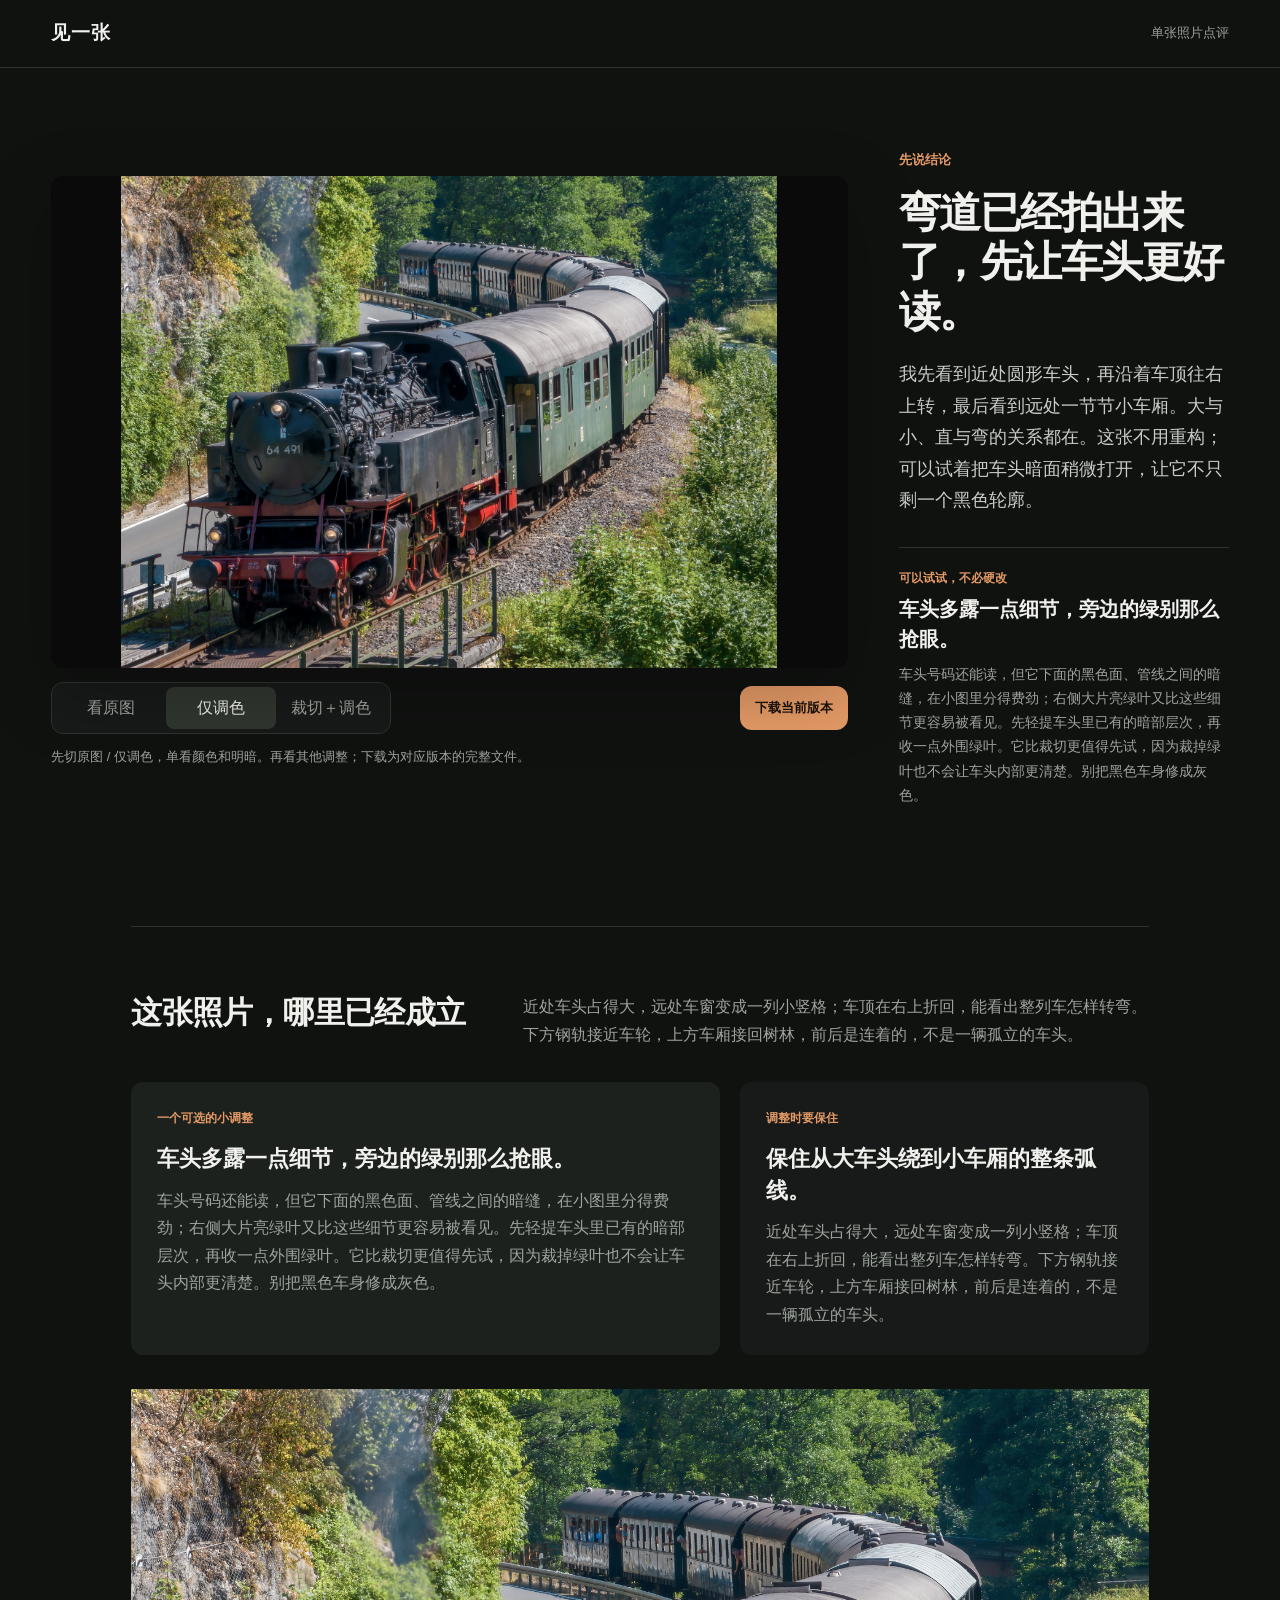
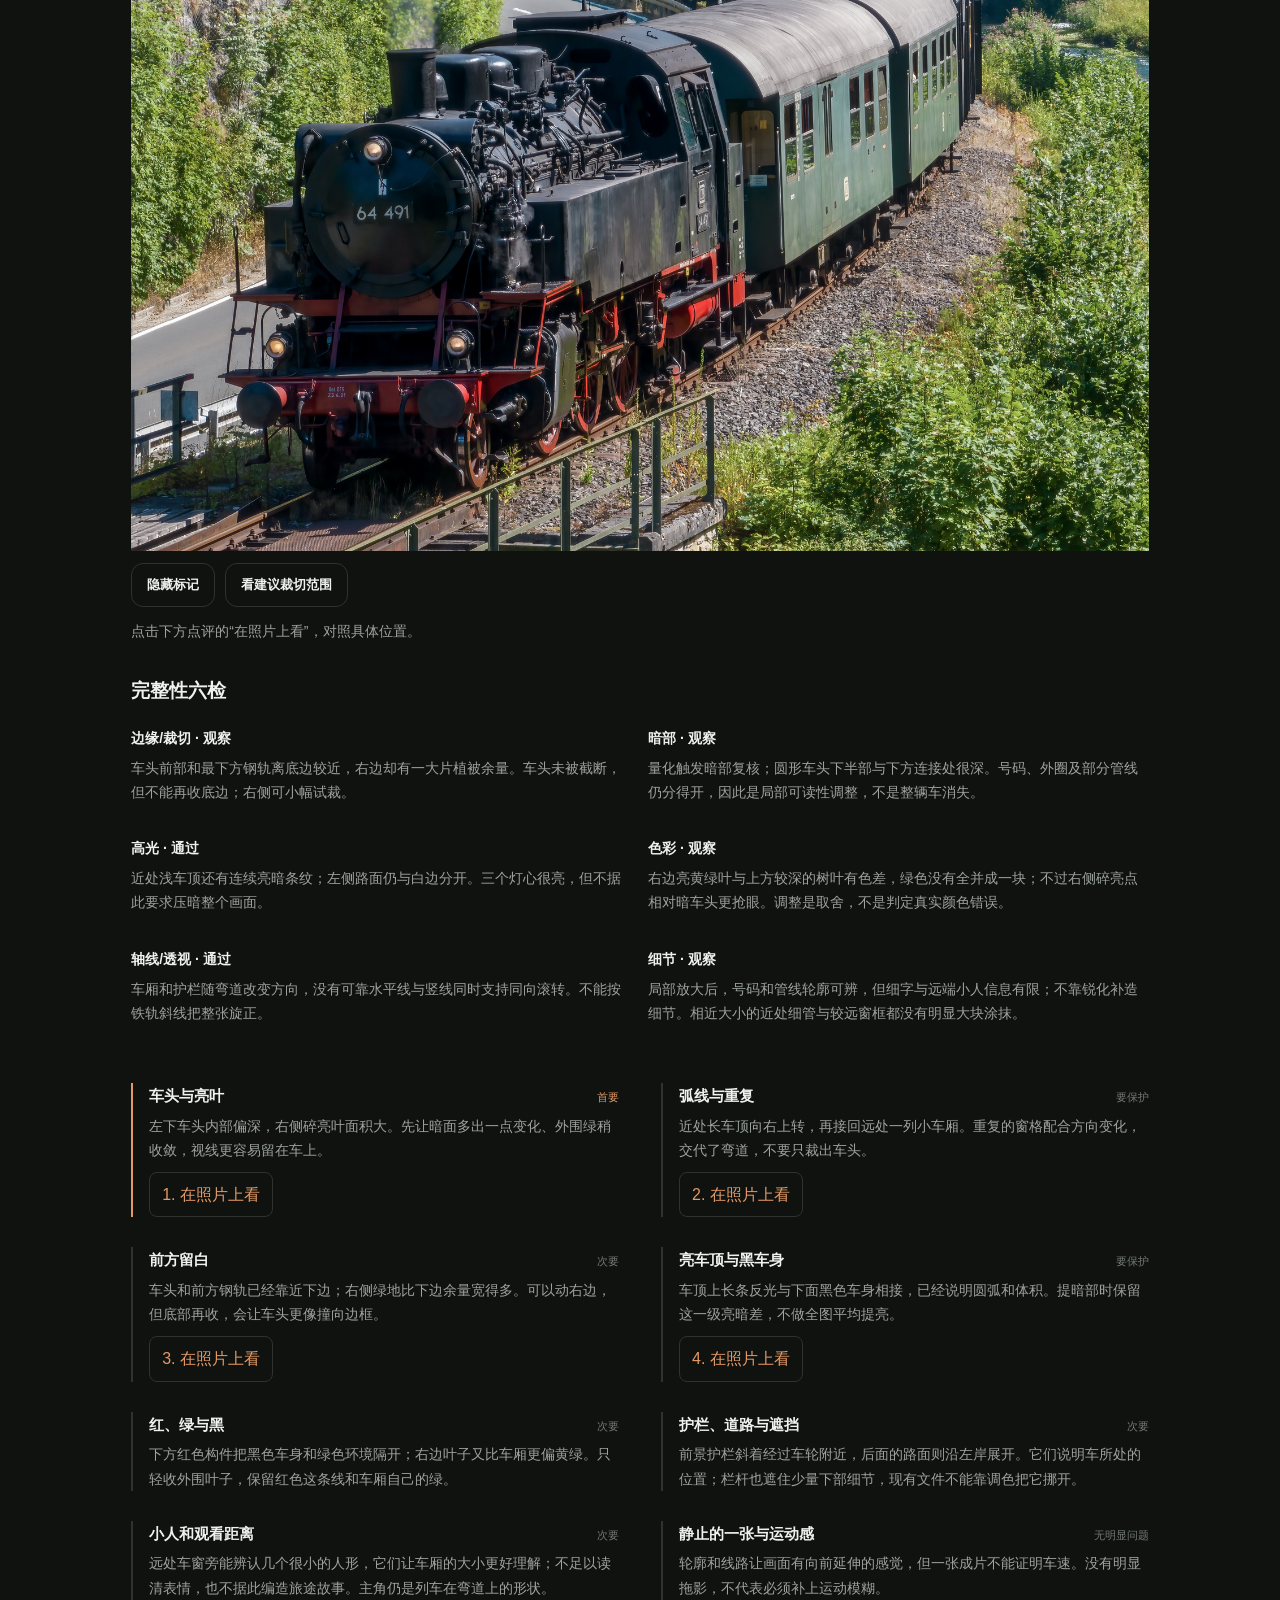
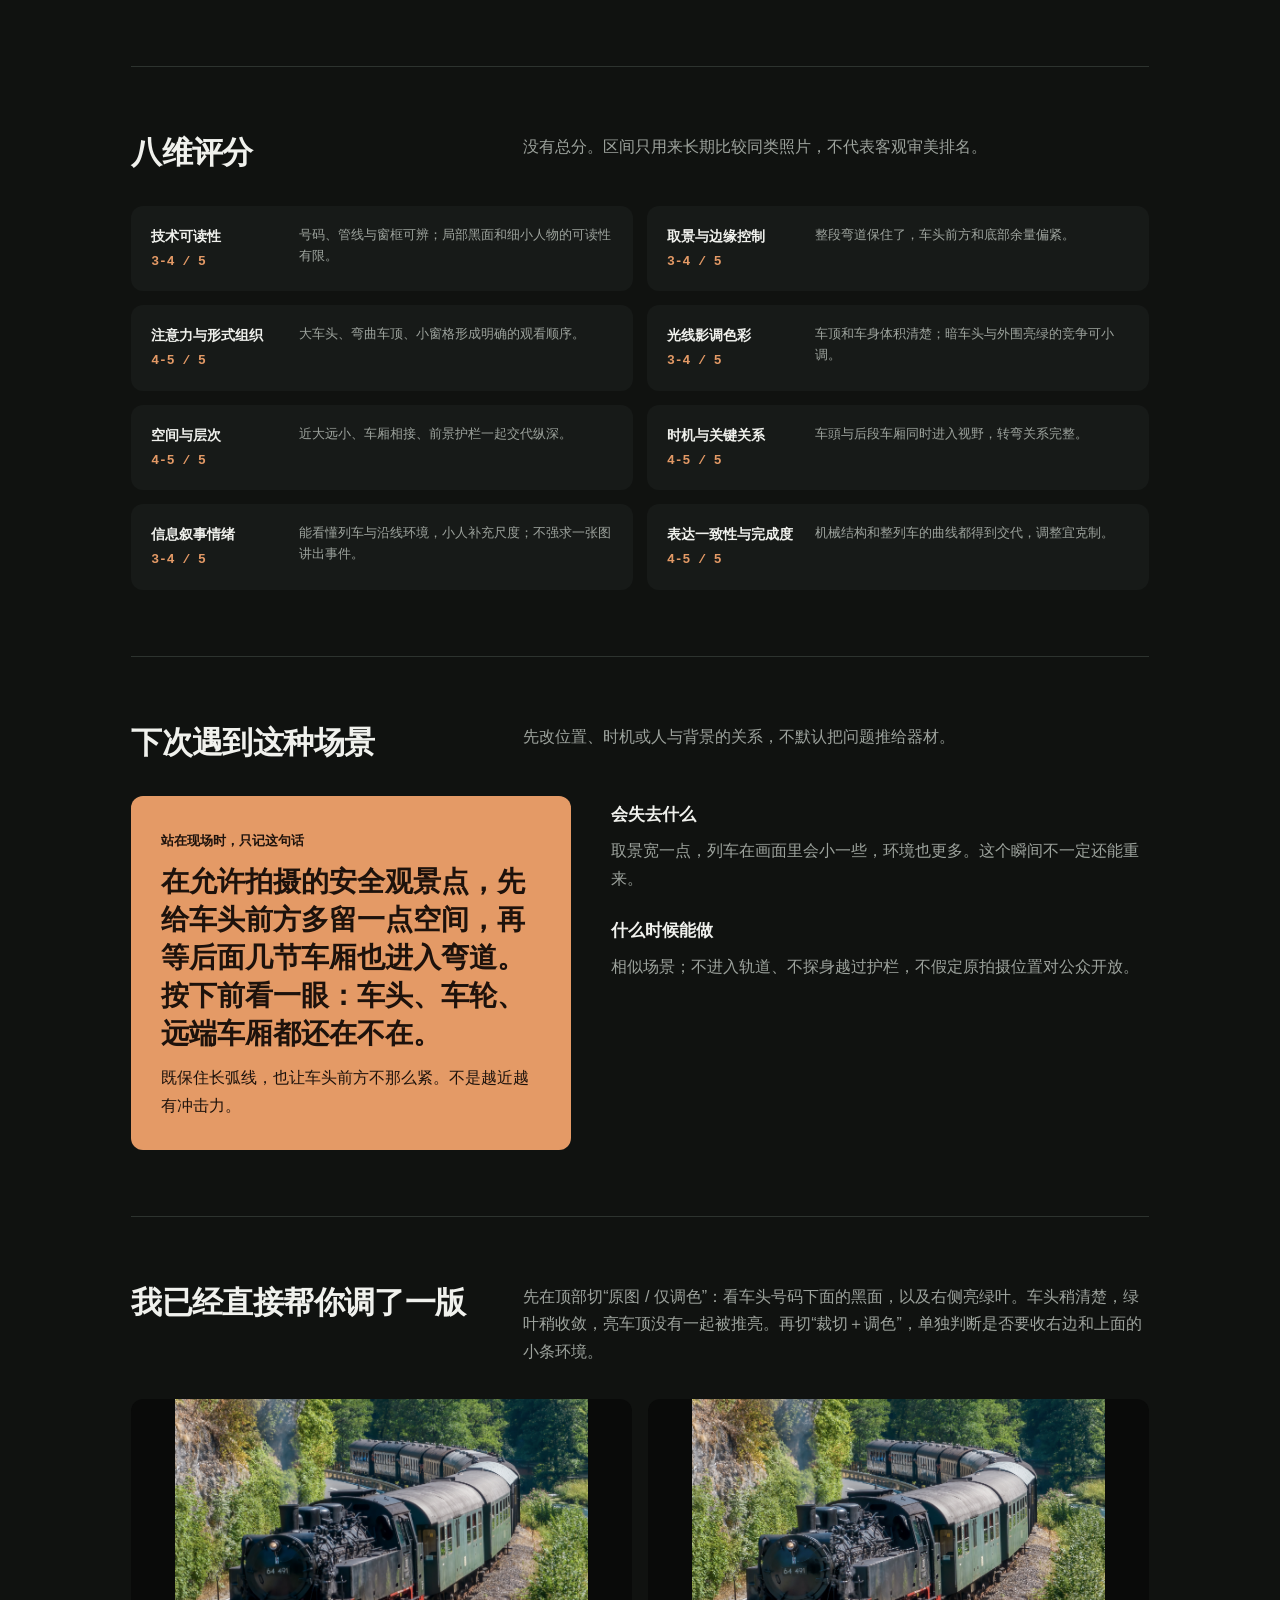
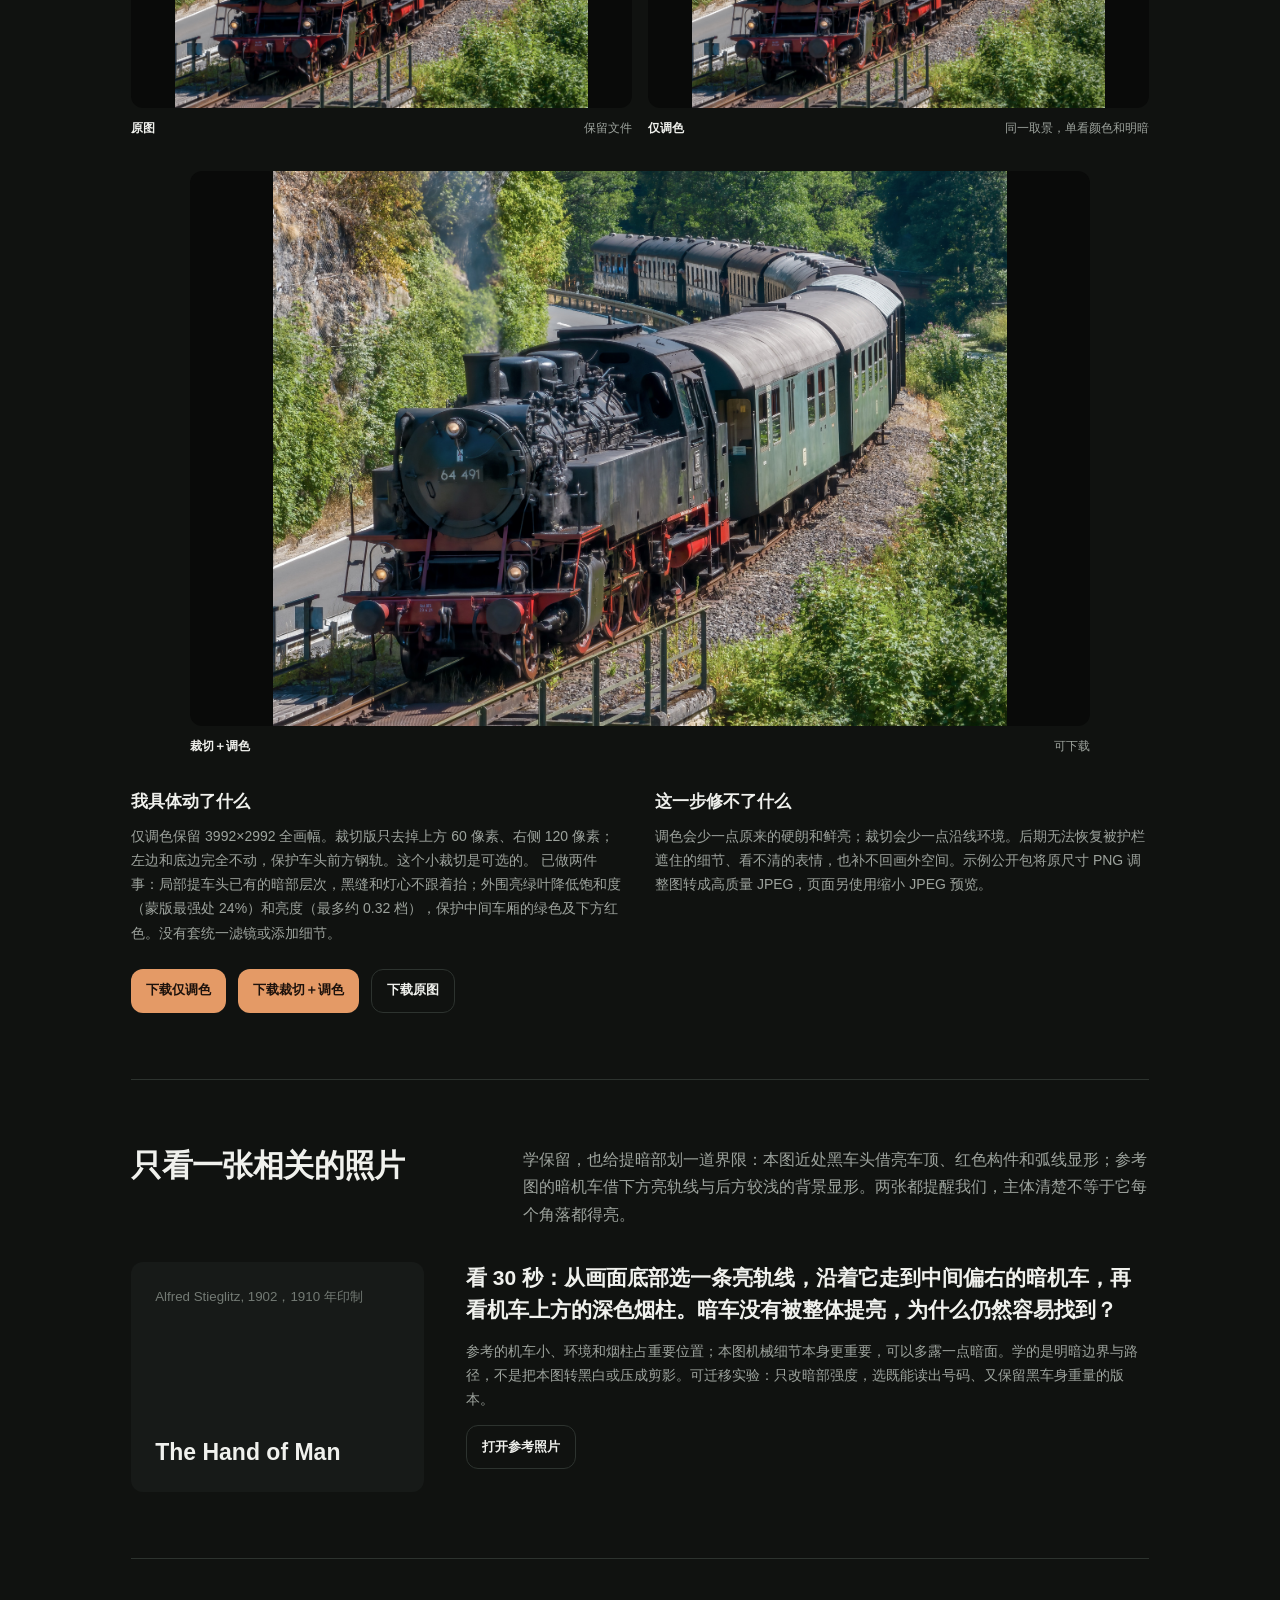
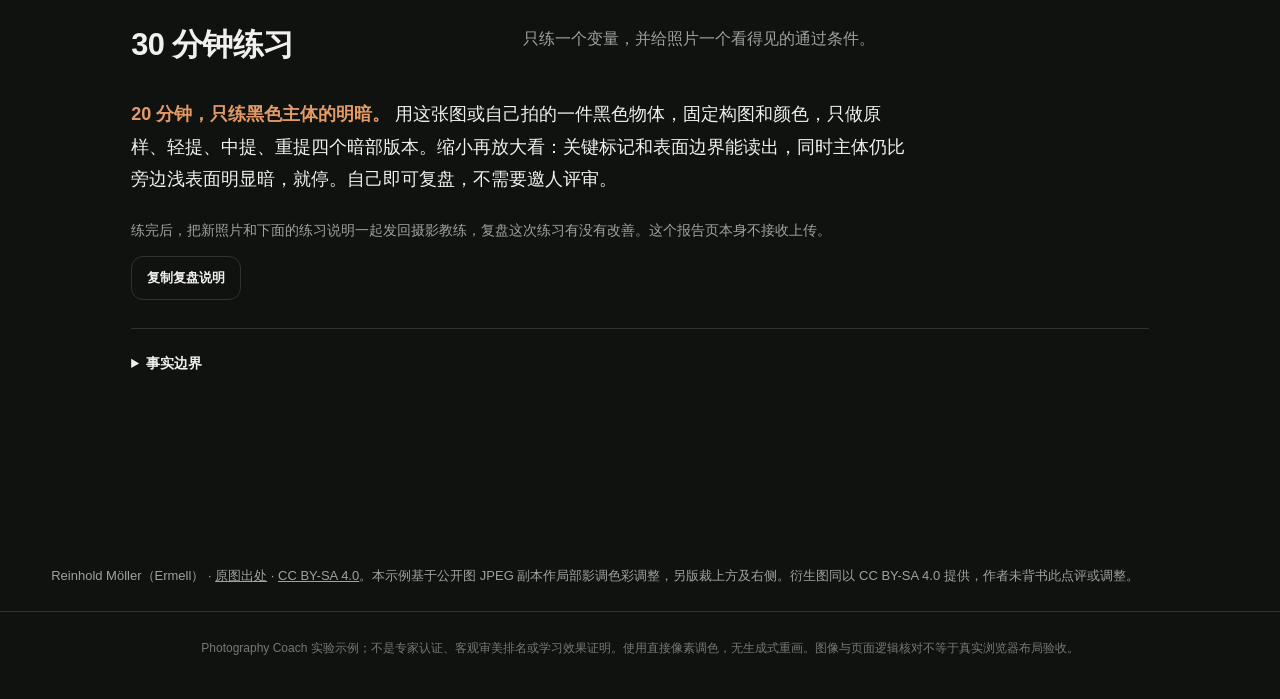
==== docs/index.html @ 7e809504 "docs: add Pages entry for report demo" ====
<!doctype html>
<html lang="zh-CN">
<head>
  <meta charset="utf-8">
  <meta name="viewport" content="width=device-width, initial-scale=1">
  <meta http-equiv="refresh" content="0; url=demo/">
  <title>Photography Coach 示例</title>
</head>
<body>
  <p>正在打开摄影教练的完整报告示例。<a href="demo/">点此进入</a>。</p>
</body>
</html>
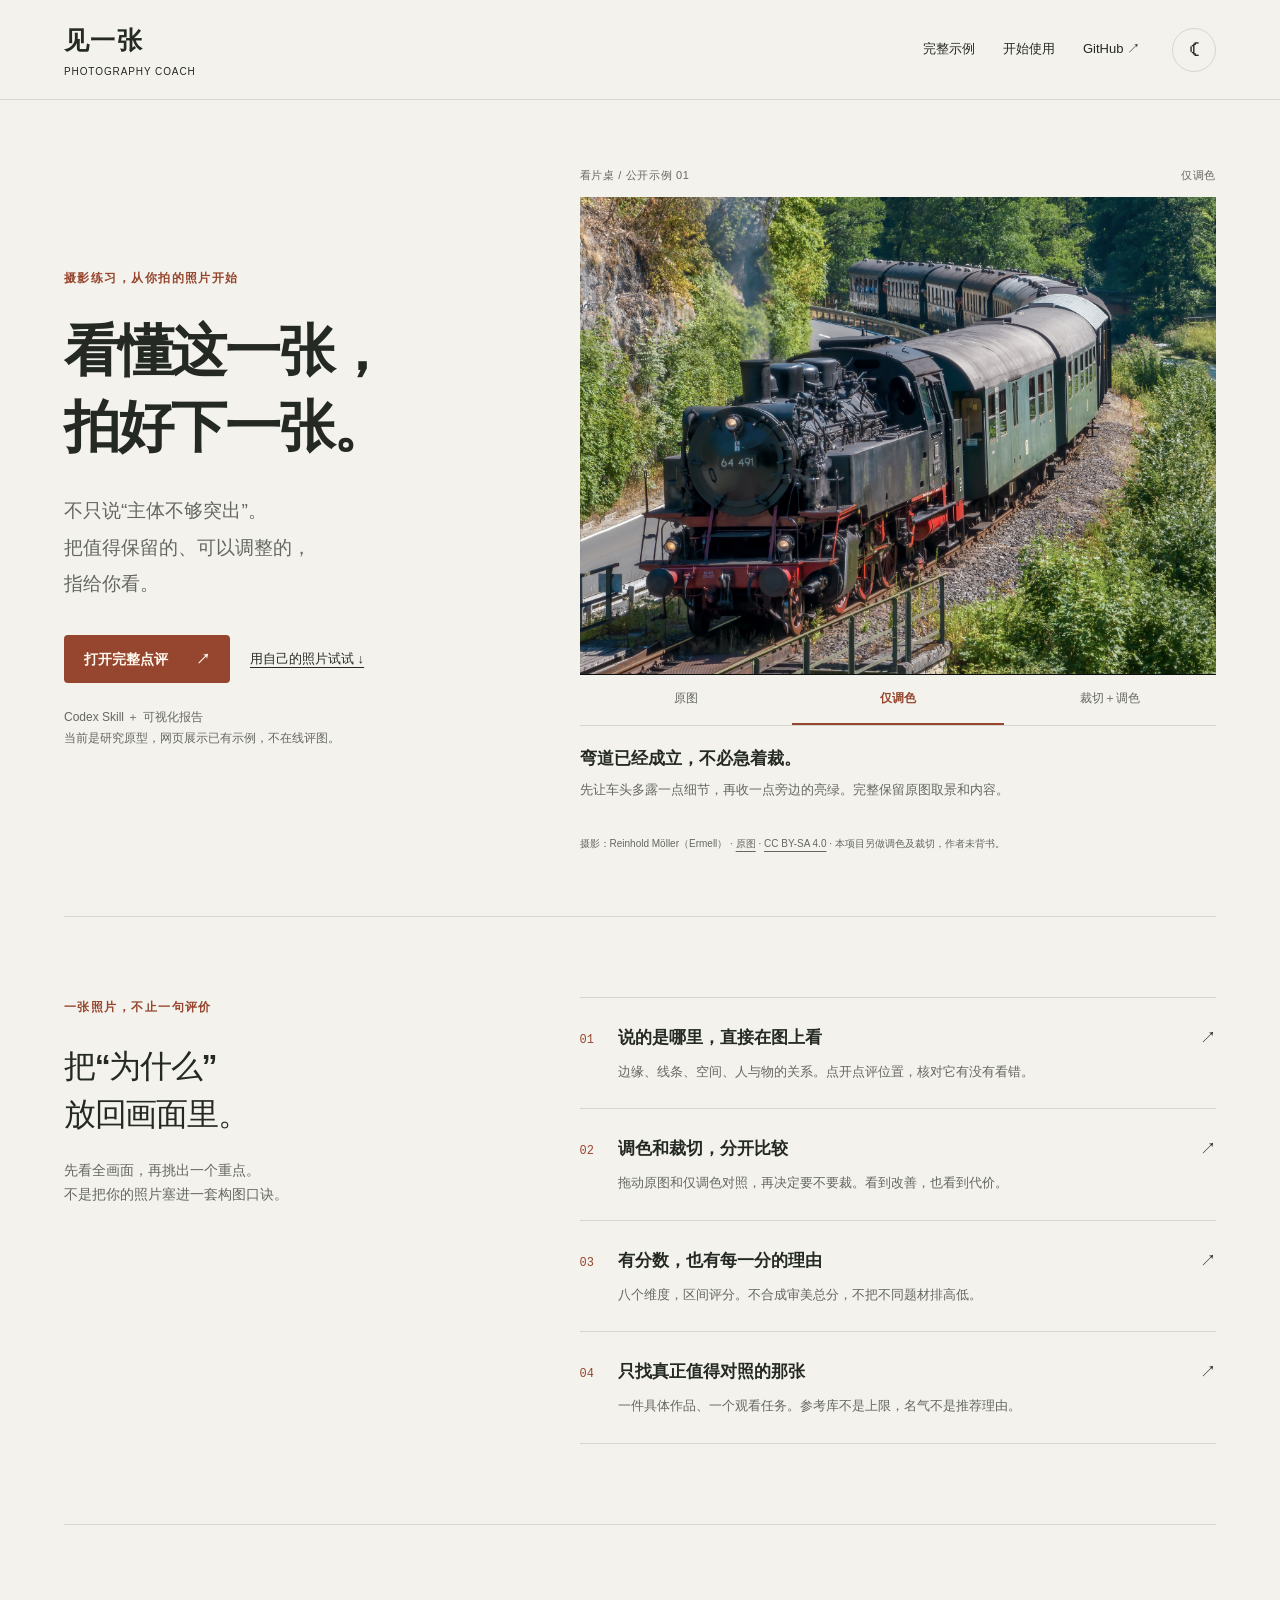
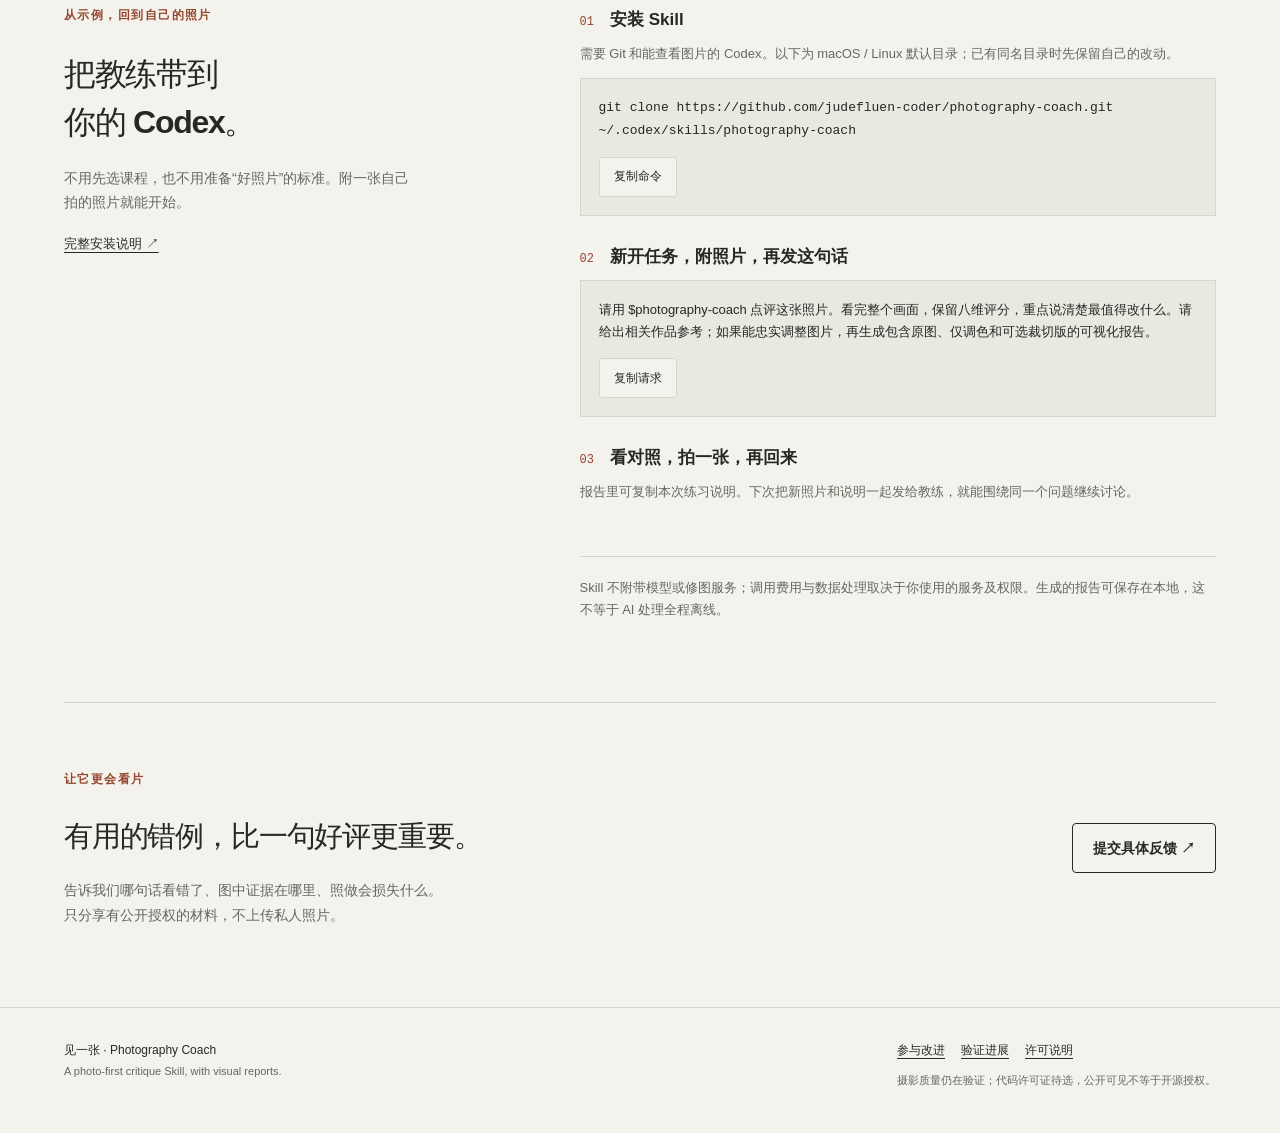
==== commit 9d3340dc: "feat: publish v0.2.0-alpha.1 visual and core preview Add the visual project home, report comparison " ====
--- a/docs/index.html
+++ b/docs/index.html
@@ -3,10 +3,61 @@
 <head>
   <meta charset="utf-8">
   <meta name="viewport" content="width=device-width, initial-scale=1">
-  <meta http-equiv="refresh" content="0; url=demo/">
-  <title>Photography Coach 示例</title>
+  <meta name="description" content="Photography Coach 摄影教练：一个从自己的照片开始的 Codex Skill。看具体点评、真实调色对照和相关作品，再拍好下一张。">
+  <meta name="color-scheme" content="light dark">
+  <title>Photography Coach · 从自己的照片开始</title>
+  <link rel="icon" href="data:,">
+  <link rel="stylesheet" href="site.css">
+  <script src="site.js" defer></script>
 </head>
 <body>
-  <p>正在打开摄影教练的完整报告示例。<a href="demo/">点此进入</a>。</p>
+  <a class="skip" href="#main">跳到正文</a>
+  <header class="site-header">
+    <a class="wordmark" href="index.html">见一张<span>Photography Coach</span></a>
+    <nav aria-label="项目导航"><a href="demo/index.html">完整示例</a><a href="#start">开始使用</a><a href="https://github.com/judefluen-coder/photography-coach">GitHub ↗</a></nav>
+    <button class="theme-button" id="themeToggle" type="button" hidden aria-label="切换深浅主题">切换主题</button>
+  </header>
+  <main id="main">
+    <section class="hero" aria-labelledby="heroTitle">
+      <div class="intro">
+        <p class="eyebrow">摄影练习，从你拍的照片开始</p>
+        <h1 id="heroTitle">看懂这一张，<br>拍好下一张。</h1>
+        <p class="intro-copy">不只说“主体不够突出”。<br>把值得保留的、可以调整的，<br>指给你看。</p>
+        <div class="actions"><a class="button primary" href="demo/index.html">打开完整点评 <span aria-hidden="true">↗</span></a><a class="text-link" href="#start">用自己的照片试试 ↓</a></div>
+        <p class="boundary">Codex Skill ＋ 可视化报告<br>当前是研究原型，网页展示已有示例，不在线评图。</p>
+      </div>
+      <figure class="sample">
+        <div class="sample-topline"><span>看片桌 / 公开示例 01</span><span id="sampleVersion" aria-live="polite">仅调色</span></div>
+        <div class="sample-image"><img id="sampleImage" src="demo/assets/color-preview.jpg" width="1800" height="1349" alt="仅调色版：弯道上的列车，车头暗部略微提亮，外围绿叶颜色收敛"></div>
+        <div class="sample-controls" id="sampleControls" role="group" aria-label="预览照片版本" hidden>
+          <button type="button" data-version="source" aria-pressed="false">原图</button><button type="button" data-version="color" aria-pressed="true">仅调色</button><button type="button" data-version="treatment" aria-pressed="false">裁切＋调色</button>
+        </div>
+        <figcaption><strong>弯道已经成立，不必急着裁。</strong><span id="sampleNote">先让车头多露一点细节，再收一点旁边的亮绿。完整保留原图取景和内容。</span></figcaption>
+        <p class="photo-credit">摄影：Reinhold Möller（Ermell） · <a href="https://commons.wikimedia.org/wiki/File:Behringersm%C3%BChle_Dampfeisenbahn-20220731-RM-111152.jpg">原图</a> · <a href="https://creativecommons.org/licenses/by-sa/4.0/">CC BY-SA 4.0</a> · 本项目另做调色及裁切，作者未背书。</p>
+      </figure>
+    </section>
+    <section class="walkthrough" aria-labelledby="walkTitle">
+      <div class="section-intro"><p class="eyebrow">一张照片，不止一句评价</p><h2 id="walkTitle">把“为什么”<br>放回画面里。</h2><p>先看全画面，再挑出一个重点。<br>不是把你的照片塞进一套构图口诀。</p></div>
+      <ol class="feature-list">
+        <li><a href="demo/index.html#readTitle"><span class="number">01</span><div><h3>说的是哪里，直接在图上看</h3><p>边缘、线条、空间、人与物的关系。点开点评位置，核对它有没有看错。</p></div><span class="arrow" aria-hidden="true">↗</span></a></li>
+        <li><a href="demo/index.html#photoStage"><span class="number">02</span><div><h3>调色和裁切，分开比较</h3><p>拖动原图和仅调色对照，再决定要不要裁。看到改善，也看到代价。</p></div><span class="arrow" aria-hidden="true">↗</span></a></li>
+        <li><a href="demo/index.html#scoreTitle"><span class="number">03</span><div><h3>有分数，也有每一分的理由</h3><p>八个维度，区间评分。不合成审美总分，不把不同题材排高低。</p></div><span class="arrow" aria-hidden="true">↗</span></a></li>
+        <li><a href="demo/index.html#referenceTitle"><span class="number">04</span><div><h3>只找真正值得对照的那张</h3><p>一件具体作品、一个观看任务。参考库不是上限，名气不是推荐理由。</p></div><span class="arrow" aria-hidden="true">↗</span></a></li>
+      </ol>
+    </section>
+    <section class="getting-started" id="start" aria-labelledby="startTitle">
+      <div class="section-intro"><p class="eyebrow">从示例，回到自己的照片</p><h2 id="startTitle">把教练带到<br>你的 Codex。</h2><p>不用先选课程，也不用准备“好照片”的标准。附一张自己拍的照片就能开始。</p><a class="text-link" href="https://github.com/judefluen-coder/photography-coach#开始使用">完整安装说明 ↗</a></div>
+      <div class="steps">
+        <div class="step"><div class="step-heading"><span class="number">01</span><h3>安装 Skill</h3></div><p>需要 Git 和能查看图片的 Codex。以下为 macOS / Linux 默认目录；已有同名目录时先保留自己的改动。</p><div class="copy-block"><pre><code id="installCommand">git clone https://github.com/judefluen-coder/photography-coach.git ~/.codex/skills/photography-coach</code></pre><button type="button" data-copy="installCommand" hidden>复制命令</button></div></div>
+        <div class="step"><div class="step-heading"><span class="number">02</span><h3>新开任务，附照片，再发这句话</h3></div><div class="copy-block"><p id="starterPrompt">请用 $photography-coach 点评这张照片。看完整个画面，保留八维评分，重点说清楚最值得改什么。请给出相关作品参考；如果能忠实调整图片，再生成包含原图、仅调色和可选裁切版的可视化报告。</p><button type="button" data-copy="starterPrompt" hidden>复制请求</button></div></div>
+        <div class="step"><div class="step-heading"><span class="number">03</span><h3>看对照，拍一张，再回来</h3></div><p>报告里可复制本次练习说明。下次把新照片和说明一起发给教练，就能围绕同一个问题继续讨论。</p></div>
+        <p id="copyStatus" class="status" role="status"></p><textarea id="copyFallback" aria-label="自动复制不可用，请手动复制" readonly hidden></textarea>
+        <p class="service-note">Skill 不附带模型或修图服务；调用费用与数据处理取决于你使用的服务及权限。生成的报告可保存在本地，这不等于 AI 处理全程离线。</p>
+      </div>
+    </section>
+    <section class="contribute" aria-labelledby="contributeTitle"><div><p class="eyebrow">让它更会看片</p><h2 id="contributeTitle">有用的错例，比一句好评更重要。</h2><p>告诉我们哪句话看错了、图中证据在哪里、照做会损失什么。<br>只分享有公开授权的材料，不上传私人照片。</p></div><a class="button secondary" href="https://github.com/judefluen-coder/photography-coach/issues/new/choose">提交具体反馈 ↗</a></section>
+  </main>
+  <footer><p>见一张 · Photography Coach<br><span>A photo-first critique Skill, with visual reports.</span></p><div><a href="https://github.com/judefluen-coder/photography-coach/blob/main/CONTRIBUTING.md">参与改进</a><a href="https://github.com/judefluen-coder/photography-coach#验证进展">验证进展</a><a href="https://github.com/judefluen-coder/photography-coach#许可证">许可说明</a><p>摄影质量仍在验证；代码许可证待选，公开可见不等于开源授权。</p></div></footer>
+  <noscript><p class="noscript">已展示调色后的静态示例。交互报告需要 JavaScript；安装命令与请求文字仍可手动复制。</p></noscript>
 </body>
 </html>
--- a/docs/site.css
+++ b/docs/site.css
@@ -0,0 +1,98 @@
+:root { color-scheme: light dark; --paper: #f4f2ed; --ink: #242923; --muted: #64685f; --line: #d5d7ce; --accent: #96462e; --surface: #e9e9e1; --on-accent: #fffaf2; }
+@media (prefers-color-scheme: dark) { :root:not([data-theme="light"]) { --paper: #141814; --ink: #eceee6; --muted: #a9b0a4; --line: #394136; --accent: #e7a37c; --surface: #20271f; --on-accent: #22160f; } }
+:root[data-theme="dark"] { color-scheme: dark; --paper: #141814; --ink: #eceee6; --muted: #a9b0a4; --line: #394136; --accent: #e7a37c; --surface: #20271f; --on-accent: #22160f; }
+:root[data-theme="light"] { color-scheme: light; }
+* { box-sizing: border-box; }
+html { scroll-behavior: smooth; scroll-padding-top: 24px; }
+body { margin: 0; background: var(--paper); color: var(--ink); font-family: -apple-system, BlinkMacSystemFont, "PingFang SC", "Microsoft YaHei", sans-serif; line-height: 1.75; -webkit-font-smoothing: antialiased; }
+[hidden] { display: none !important; }
+a { color: inherit; text-underline-offset: 4px; }
+button, textarea { font: inherit; }
+button, .button { touch-action: manipulation; }
+button { cursor: pointer; }
+:focus-visible { outline: 3px solid var(--accent); outline-offset: 5px; }
+.skip { position: absolute; top: -100px; left: 24px; padding: 12px; background: var(--paper); z-index: 2; }
+.skip:focus { top: 12px; }
+.site-header, main, footer { max-width: 1440px; margin: auto; padding-inline: clamp(20px, 5vw, 72px); }
+.site-header { min-height: 100px; display: flex; align-items: center; gap: 32px; border-bottom: 1px solid var(--line); }
+.wordmark { text-decoration: none; font-size: 25px; font-weight: 750; letter-spacing: .05em; margin-right: auto; }
+.wordmark span { display: block; font-size: 10px; font-weight: 500; letter-spacing: .09em; text-transform: uppercase; }
+nav { display: flex; gap: 28px; font-size: 13px; }
+nav a { padding-block: 12px; text-decoration: none; }
+nav a:hover, .text-link:hover { color: var(--accent); }
+.theme-button { border: 1px solid var(--line); border-radius: 50%; background: none; color: var(--ink); width: 44px; height: 44px; padding: 0; font-size: 22px; }
+.hero { display: grid; grid-template-columns: .83fr 1.17fr; gap: clamp(32px, 5vw, 72px); padding: 66px 0 64px; align-items: center; }
+.eyebrow { color: var(--accent); font-size: 12px; letter-spacing: .12em; margin: 0 0 24px; font-weight: 600; }
+h1, h2, h3, p { margin-top: 0; }
+h1 { font-family: "Songti SC", "Noto Serif CJK SC", "Source Han Serif SC", serif; font-size: clamp(40px, 4.4vw, 64px); font-weight: 600; letter-spacing: -.04em; line-height: 1.35; margin-bottom: 28px; }
+.intro-copy { font-size: clamp(16px, 1.5vw, 20px); color: var(--muted); line-height: 1.9; margin-bottom: 32px; }
+.actions { display: flex; align-items: center; flex-wrap: wrap; gap: 20px; }
+.button { min-height: 48px; padding: 12px 20px; border-radius: 4px; display: inline-flex; align-items: center; justify-content: space-between; gap: 28px; text-decoration: none; font-size: 14px; font-weight: 600; }
+.primary { color: var(--on-accent); background: var(--accent); }
+.secondary { border: 1px solid var(--ink); }
+.button:hover { filter: brightness(.92); }
+.text-link { font-size: 13px; }
+.boundary { color: var(--muted); font-size: 12px; margin: 24px 0 0; }
+figure { margin: 0; min-width: 0; }
+.sample-topline { display: flex; justify-content: space-between; gap: 12px; color: var(--muted); font-size: 11px; margin-bottom: 12px; letter-spacing: .06em; }
+.sample-image { background: #0e110f; aspect-ratio: 4 / 3; }
+.sample-image img { display: block; width: 100%; height: 100%; object-fit: contain; }
+.sample-controls { display: flex; border-bottom: 1px solid var(--line); margin-bottom: 18px; }
+.sample-controls button { flex: 1; border: 0; border-bottom: 2px solid transparent; background: none; color: var(--muted); min-height: 50px; font-size: 12px; }
+.sample-controls button[aria-pressed="true"] { border-bottom-color: var(--accent); color: var(--accent); font-weight: 650; }
+figcaption strong { display: block; font-size: 17px; margin-bottom: 6px; }
+figcaption span { display: block; min-height: 3.5em; color: var(--muted); font-size: 13px; }
+.photo-credit { font-size: 10px; color: var(--muted); line-height: 1.7; margin: 10px 0 0; }
+.walkthrough, .getting-started { display: grid; grid-template-columns: .83fr 1.17fr; gap: clamp(32px, 5vw, 72px); padding: 80px 0; border-top: 1px solid var(--line); }
+h2 { font-size: clamp(28px, 2.5vw, 36px); line-height: 1.5; letter-spacing: -.04em; font-weight: 550; margin-bottom: 20px; }
+.section-intro > p:not(.eyebrow) { color: var(--muted); max-width: 25em; font-size: 14px; }
+.feature-list { padding: 0; margin: 0; list-style: none; }
+.feature-list li { border-top: 1px solid var(--line); }
+.feature-list li:last-child { border-bottom: 1px solid var(--line); }
+.feature-list a { display: flex; align-items: baseline; gap: 24px; padding: 25px 0; text-decoration: none; }
+.feature-list a:hover h3 { color: var(--accent); }
+.number { color: var(--accent); font-size: 12px; font-family: ui-monospace, monospace; }
+h3 { font-size: 17px; font-weight: 600; margin-bottom: 8px; }
+.feature-list p { margin: 0; color: var(--muted); font-size: 13px; }
+.arrow { margin-left: auto; }
+.step { padding-bottom: 26px; }
+.step-heading { display: flex; gap: 16px; align-items: baseline; }
+.step > p, .service-note { color: var(--muted); font-size: 13px; }
+.copy-block { border: 1px solid var(--line); background: var(--surface); padding: 18px; }
+.copy-block pre, .copy-block p { margin: 0 0 14px; font-size: 13px; white-space: pre-wrap; overflow-wrap: anywhere; }
+.copy-block code { font-family: ui-monospace, SFMono-Regular, Consolas, monospace; }
+.copy-block button { min-height: 40px; padding: 7px 14px; border: 1px solid var(--line); border-radius: 3px; color: var(--ink); background: var(--paper); font-size: 12px; }
+.status { font-size: 13px; color: var(--accent); }
+#copyFallback { width: 100%; min-height: 130px; padding: 12px; border: 1px solid var(--accent); background: var(--paper); color: var(--ink); }
+.service-note { border-top: 1px solid var(--line); padding-top: 20px; margin-bottom: 0; }
+.contribute { padding: 66px 0 80px; border-top: 1px solid var(--line); display: flex; align-items: center; gap: 32px; justify-content: space-between; }
+.contribute h2 { font-size: clamp(24px, 2.3vw, 32px); }
+.contribute p:not(.eyebrow) { font-size: 14px; color: var(--muted); margin-bottom: 0; }
+.contribute .button { white-space: nowrap; }
+footer { display: flex; align-items: start; justify-content: space-between; gap: 36px; border-top: 1px solid var(--line); padding-block: 32px 42px; font-size: 12px; }
+footer > p { margin: 0; }
+footer span, footer div p { color: var(--muted); font-size: 11px; }
+footer div a { margin-right: 16px; }
+footer div p { margin: 10px 0 0; }
+.noscript { padding: 20px; text-align: center; }
+@media(max-width: 900px) {
+  .hero { grid-template-columns: 1fr 1.1fr; gap: 30px; }
+  .actions { gap: 14px; }
+  .walkthrough, .getting-started { grid-template-columns: .7fr 1fr; gap: 30px; }
+}
+@media(max-width: 680px) {
+  .site-header { flex-wrap: wrap; gap: 12px; padding-block: 18px 12px; }
+  .wordmark { font-size: 23px; }
+  nav { order: 3; width: 100%; justify-content: space-between; gap: 16px; }
+  .hero { grid-template-columns: 1fr; gap: 40px; padding-top: 36px; }
+  h1 { font-size: 46px; }
+  .intro-copy { margin-bottom: 22px; }
+  .boundary { margin-top: 18px; }
+  .walkthrough, .getting-started { grid-template-columns: 1fr; gap: 24px; padding: 48px 0; }
+  h2 br { display: none; }
+  .eyebrow { margin-bottom: 16px; }
+  .contribute { flex-direction: column; align-items: start; padding: 48px 0; }
+  footer { flex-direction: column; gap: 20px; }
+  .feature-list a { gap: 16px; }
+}
+@media(prefers-reduced-motion: reduce) { html { scroll-behavior: auto; } }
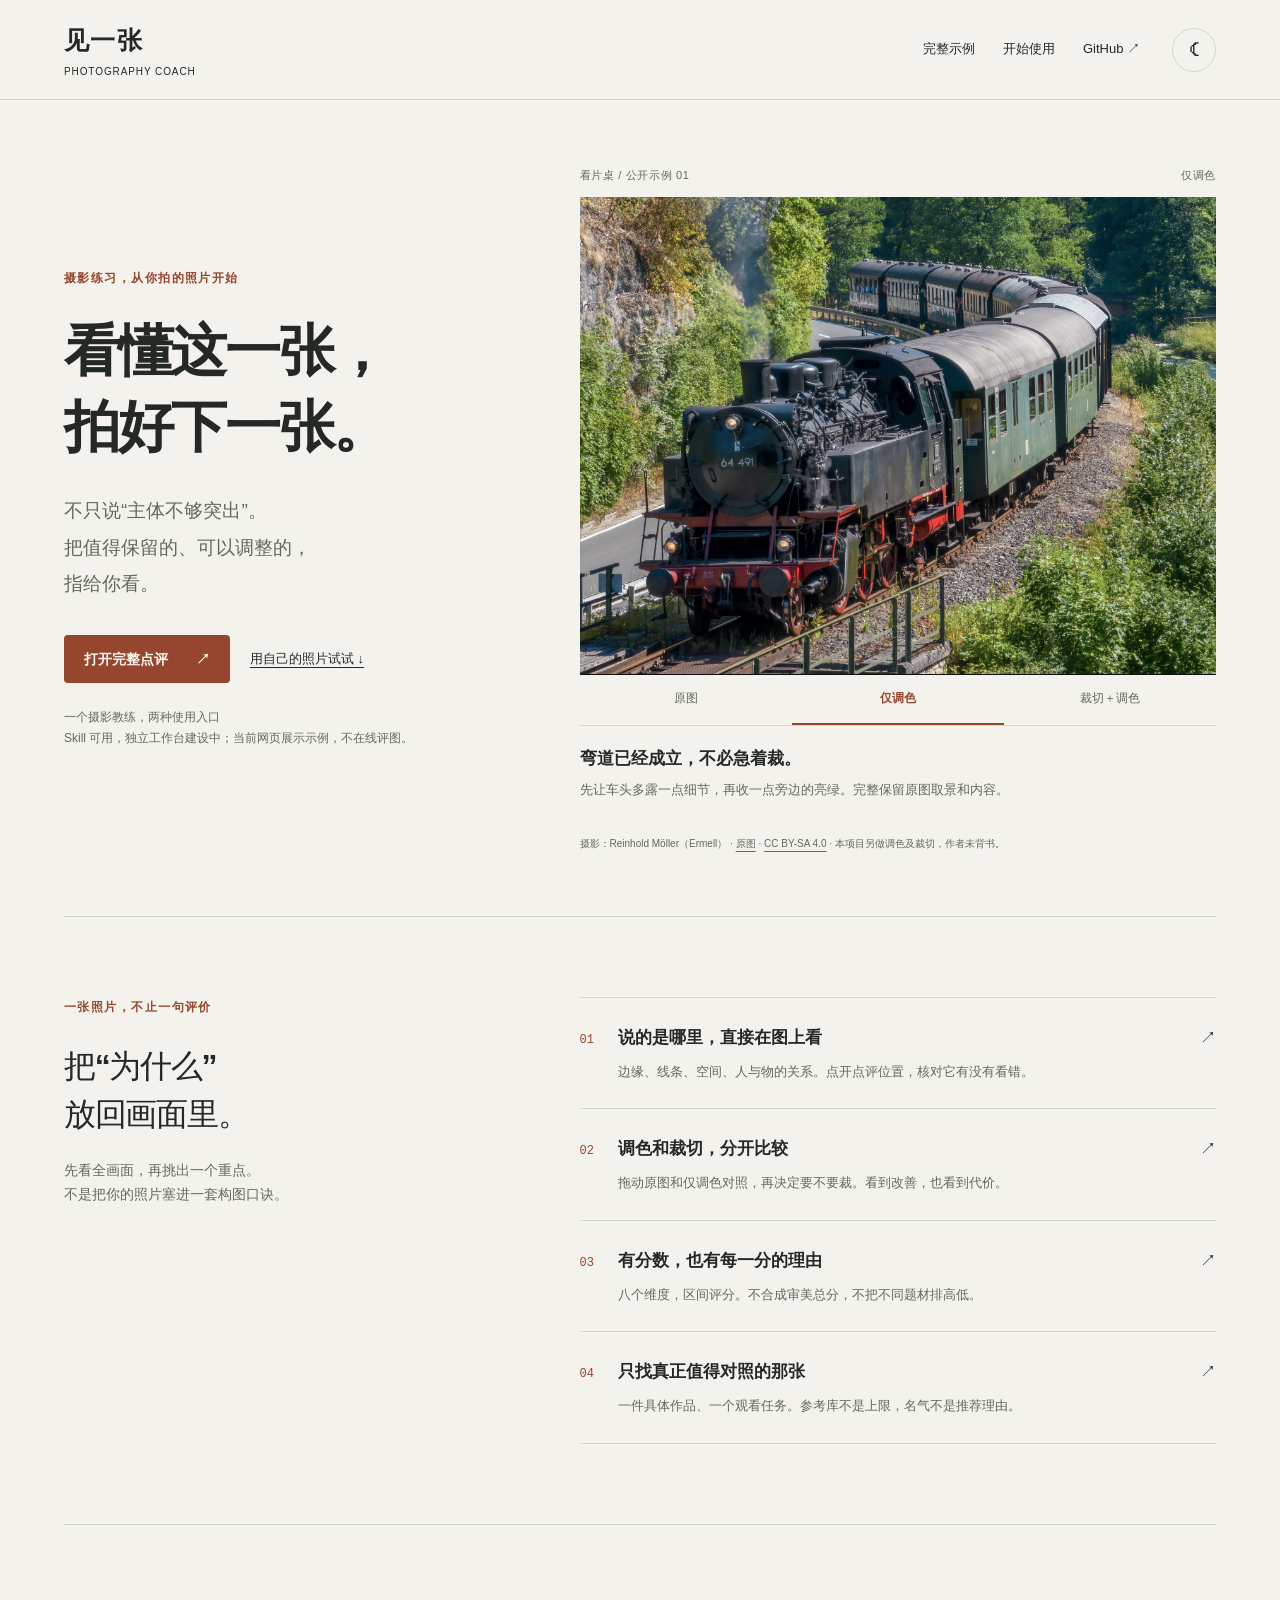
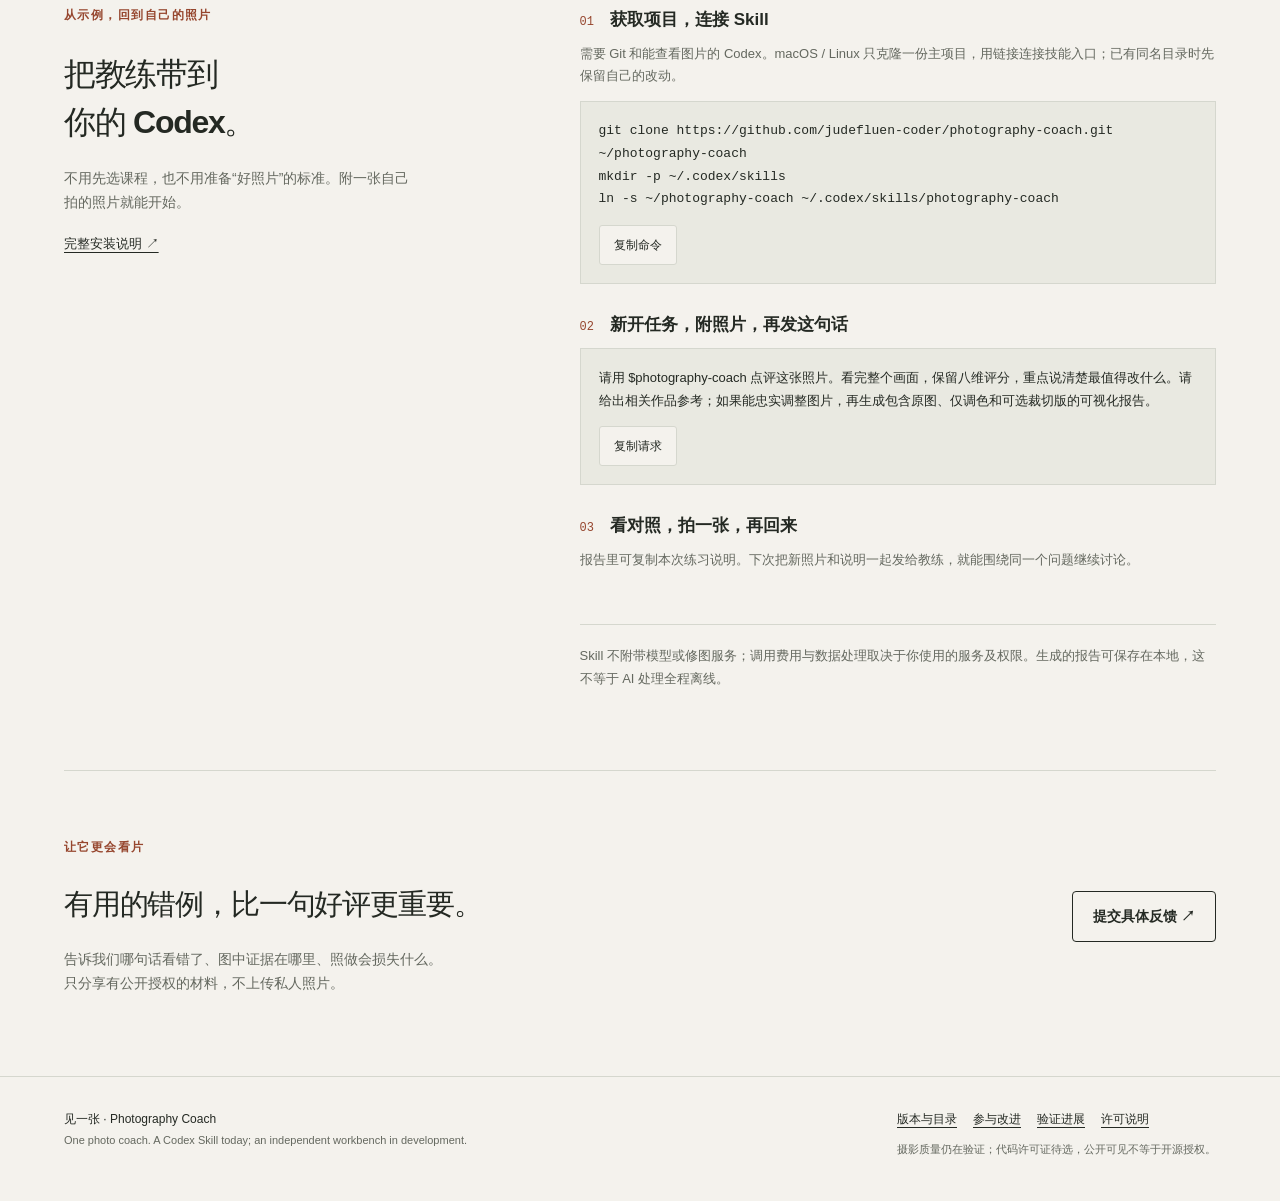
==== commit 05576aa7: "chore: consolidate photography coach into one project Archive the early prototype and research stand" ====
--- a/docs/index.html
+++ b/docs/index.html
@@ -3,7 +3,7 @@
 <head>
   <meta charset="utf-8">
   <meta name="viewport" content="width=device-width, initial-scale=1">
-  <meta name="description" content="Photography Coach 摄影教练：一个从自己的照片开始的 Codex Skill。看具体点评、真实调色对照和相关作品，再拍好下一张。">
+  <meta name="description" content="Photography Coach 摄影教练：从自己的照片开始。Codex Skill 可用，独立工作台建设中；看具体点评、真实调色对照和相关作品，再拍好下一张。">
   <meta name="color-scheme" content="light dark">
   <title>Photography Coach · 从自己的照片开始</title>
   <link rel="icon" href="data:,">
@@ -24,7 +24,7 @@
         <h1 id="heroTitle">看懂这一张，<br>拍好下一张。</h1>
         <p class="intro-copy">不只说“主体不够突出”。<br>把值得保留的、可以调整的，<br>指给你看。</p>
         <div class="actions"><a class="button primary" href="demo/index.html">打开完整点评 <span aria-hidden="true">↗</span></a><a class="text-link" href="#start">用自己的照片试试 ↓</a></div>
-        <p class="boundary">Codex Skill ＋ 可视化报告<br>当前是研究原型，网页展示已有示例，不在线评图。</p>
+        <p class="boundary">一个摄影教练，两种使用入口<br>Skill 可用，独立工作台建设中；当前网页展示示例，不在线评图。</p>
       </div>
       <figure class="sample">
         <div class="sample-topline"><span>看片桌 / 公开示例 01</span><span id="sampleVersion" aria-live="polite">仅调色</span></div>
@@ -48,7 +48,9 @@
     <section class="getting-started" id="start" aria-labelledby="startTitle">
       <div class="section-intro"><p class="eyebrow">从示例，回到自己的照片</p><h2 id="startTitle">把教练带到<br>你的 Codex。</h2><p>不用先选课程，也不用准备“好照片”的标准。附一张自己拍的照片就能开始。</p><a class="text-link" href="https://github.com/judefluen-coder/photography-coach#开始使用">完整安装说明 ↗</a></div>
       <div class="steps">
-        <div class="step"><div class="step-heading"><span class="number">01</span><h3>安装 Skill</h3></div><p>需要 Git 和能查看图片的 Codex。以下为 macOS / Linux 默认目录；已有同名目录时先保留自己的改动。</p><div class="copy-block"><pre><code id="installCommand">git clone https://github.com/judefluen-coder/photography-coach.git ~/.codex/skills/photography-coach</code></pre><button type="button" data-copy="installCommand" hidden>复制命令</button></div></div>
+        <div class="step"><div class="step-heading"><span class="number">01</span><h3>获取项目，连接 Skill</h3></div><p>需要 Git 和能查看图片的 Codex。macOS / Linux 只克隆一份主项目，用链接连接技能入口；已有同名目录时先保留自己的改动。</p><div class="copy-block"><pre><code id="installCommand">git clone https://github.com/judefluen-coder/photography-coach.git ~/photography-coach
+mkdir -p ~/.codex/skills
+ln -s ~/photography-coach ~/.codex/skills/photography-coach</code></pre><button type="button" data-copy="installCommand" hidden>复制命令</button></div></div>
         <div class="step"><div class="step-heading"><span class="number">02</span><h3>新开任务，附照片，再发这句话</h3></div><div class="copy-block"><p id="starterPrompt">请用 $photography-coach 点评这张照片。看完整个画面，保留八维评分，重点说清楚最值得改什么。请给出相关作品参考；如果能忠实调整图片，再生成包含原图、仅调色和可选裁切版的可视化报告。</p><button type="button" data-copy="starterPrompt" hidden>复制请求</button></div></div>
         <div class="step"><div class="step-heading"><span class="number">03</span><h3>看对照，拍一张，再回来</h3></div><p>报告里可复制本次练习说明。下次把新照片和说明一起发给教练，就能围绕同一个问题继续讨论。</p></div>
         <p id="copyStatus" class="status" role="status"></p><textarea id="copyFallback" aria-label="自动复制不可用，请手动复制" readonly hidden></textarea>
@@ -57,7 +59,7 @@
     </section>
     <section class="contribute" aria-labelledby="contributeTitle"><div><p class="eyebrow">让它更会看片</p><h2 id="contributeTitle">有用的错例，比一句好评更重要。</h2><p>告诉我们哪句话看错了、图中证据在哪里、照做会损失什么。<br>只分享有公开授权的材料，不上传私人照片。</p></div><a class="button secondary" href="https://github.com/judefluen-coder/photography-coach/issues/new/choose">提交具体反馈 ↗</a></section>
   </main>
-  <footer><p>见一张 · Photography Coach<br><span>A photo-first critique Skill, with visual reports.</span></p><div><a href="https://github.com/judefluen-coder/photography-coach/blob/main/CONTRIBUTING.md">参与改进</a><a href="https://github.com/judefluen-coder/photography-coach#验证进展">验证进展</a><a href="https://github.com/judefluen-coder/photography-coach#许可证">许可说明</a><p>摄影质量仍在验证；代码许可证待选，公开可见不等于开源授权。</p></div></footer>
+  <footer><p>见一张 · Photography Coach<br><span>One photo coach. A Codex Skill today; an independent workbench in development.</span></p><div><a href="https://github.com/judefluen-coder/photography-coach/blob/main/docs/versions.md">版本与目录</a><a href="https://github.com/judefluen-coder/photography-coach/blob/main/CONTRIBUTING.md">参与改进</a><a href="https://github.com/judefluen-coder/photography-coach#验证进展">验证进展</a><a href="https://github.com/judefluen-coder/photography-coach#许可证">许可说明</a><p>摄影质量仍在验证；代码许可证待选，公开可见不等于开源授权。</p></div></footer>
   <noscript><p class="noscript">已展示调色后的静态示例。交互报告需要 JavaScript；安装命令与请求文字仍可手动复制。</p></noscript>
 </body>
 </html>
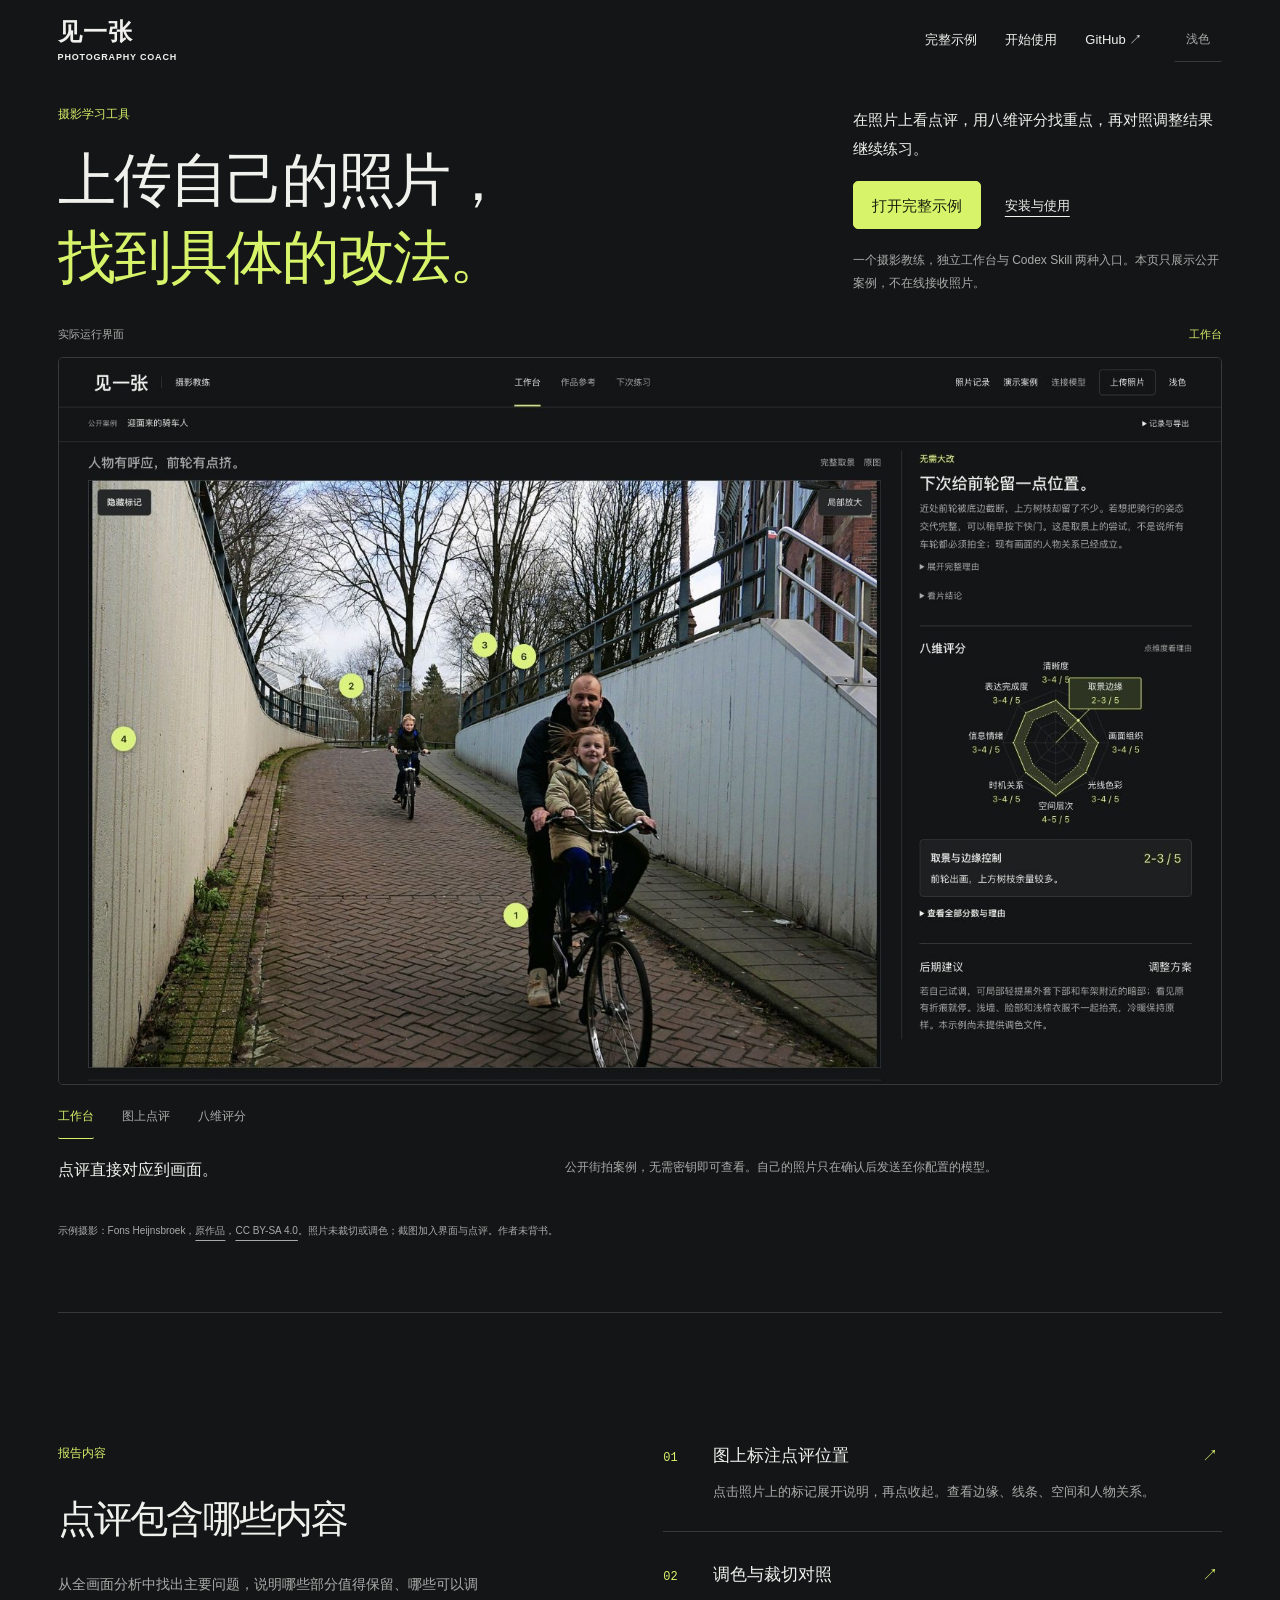
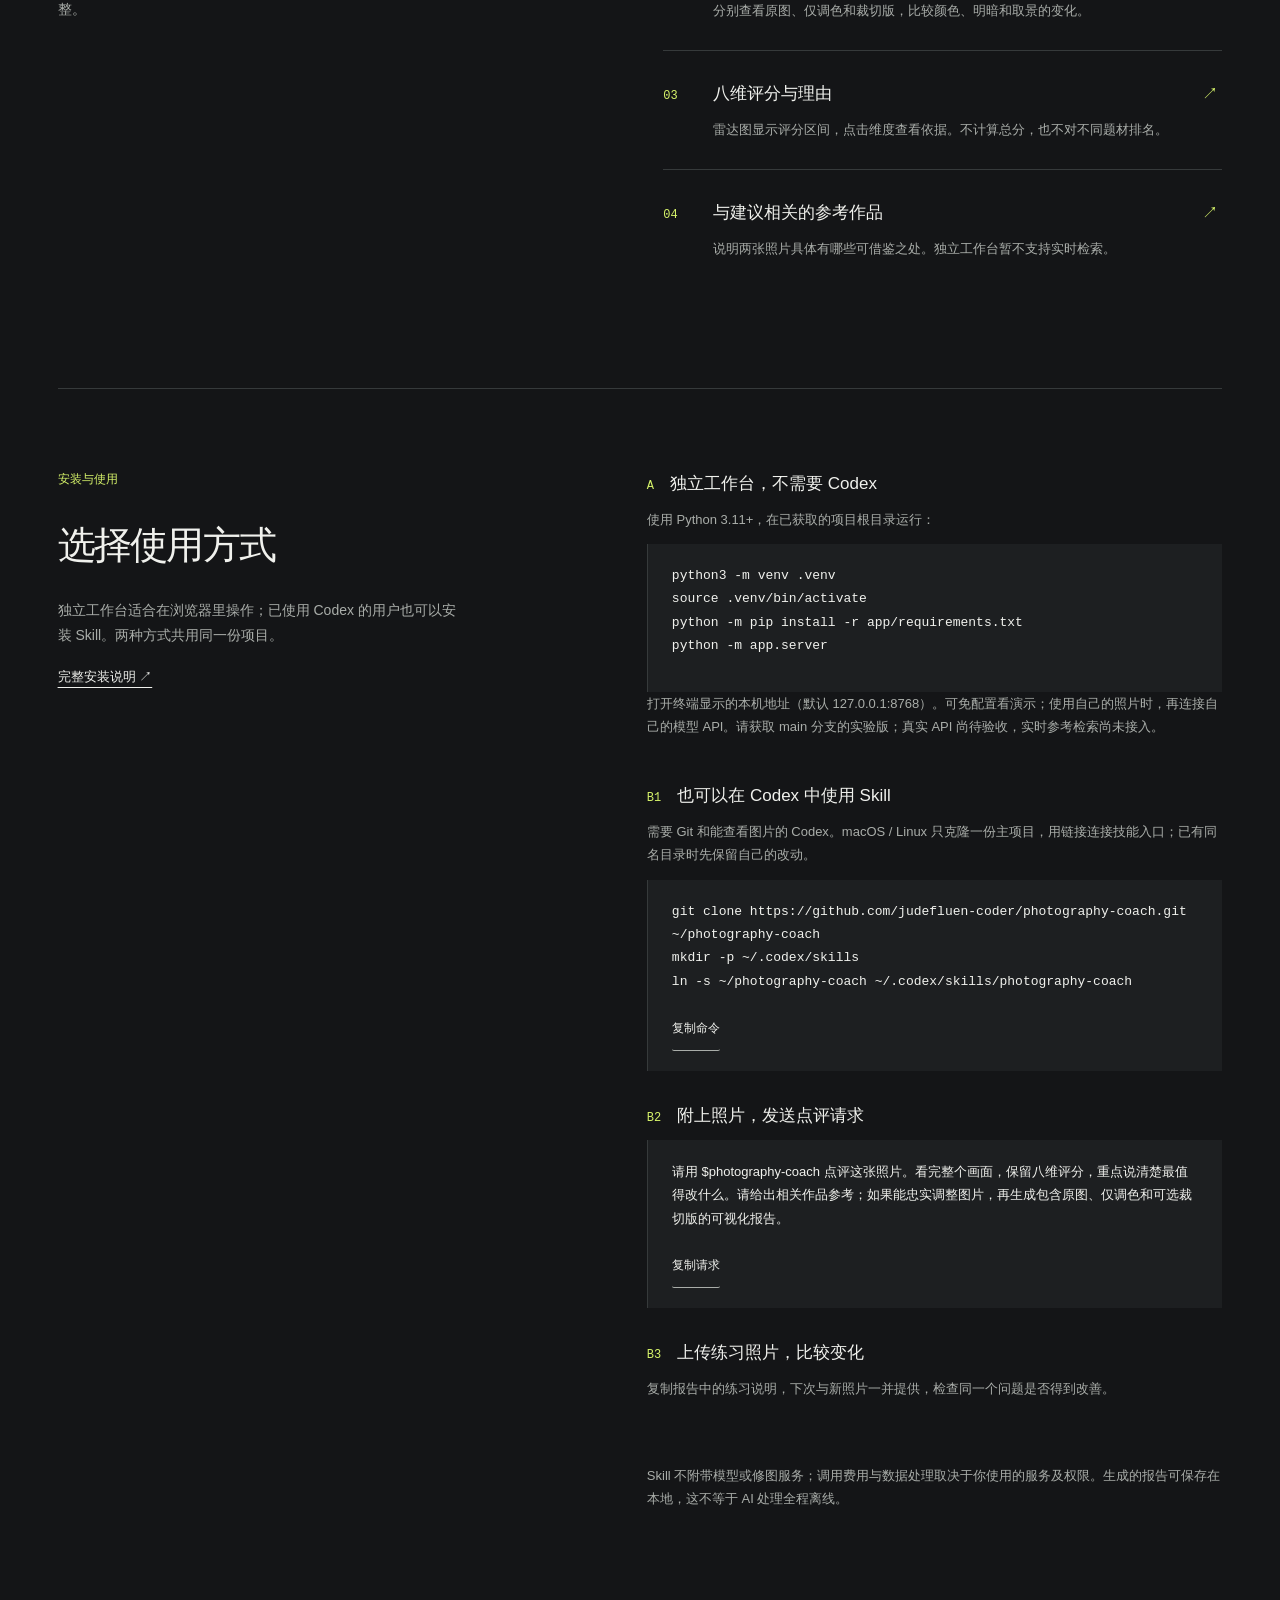
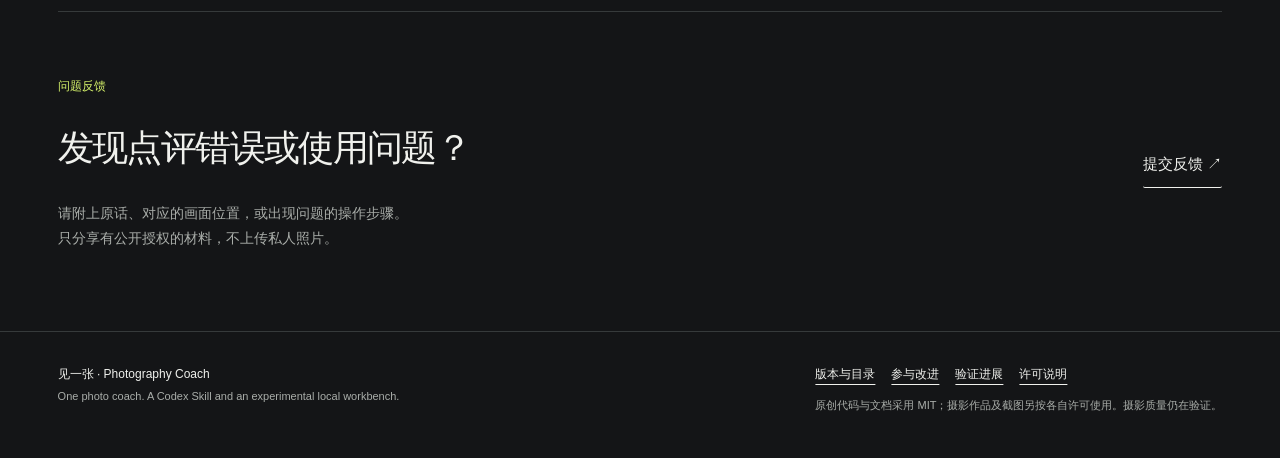
==== commit db102ec2: "feat: add standalone darkroom workbench and shared skill reports Keep the Codex Skill and local web " ====
--- a/docs/index.html
+++ b/docs/index.html
@@ -3,9 +3,9 @@
 <head>
   <meta charset="utf-8">
   <meta name="viewport" content="width=device-width, initial-scale=1">
-  <meta name="description" content="Photography Coach 摄影教练：从自己的照片开始。Codex Skill 可用，独立工作台建设中；看具体点评、真实调色对照和相关作品，再拍好下一张。">
-  <meta name="color-scheme" content="light dark">
-  <title>Photography Coach · 从自己的照片开始</title>
+  <meta name="description" content="Photography Coach 摄影教练：照片分析、八维评分、调色对照和拍摄练习。提供独立本机工作台和 Codex Skill 两种使用方式。">
+  <meta name="color-scheme" content="dark light">
+  <title>Photography Coach · 照片点评与调整建议</title>
   <link rel="icon" href="data:,">
   <link rel="stylesheet" href="site.css">
   <script src="site.js" defer></script>
@@ -14,52 +14,58 @@
   <a class="skip" href="#main">跳到正文</a>
   <header class="site-header">
     <a class="wordmark" href="index.html">见一张<span>Photography Coach</span></a>
-    <nav aria-label="项目导航"><a href="demo/index.html">完整示例</a><a href="#start">开始使用</a><a href="https://github.com/judefluen-coder/photography-coach">GitHub ↗</a></nav>
+    <nav aria-label="项目导航"><a href="demo-street/index.html">完整示例</a><a href="#start">开始使用</a><a href="https://github.com/judefluen-coder/photography-coach">GitHub ↗</a></nav>
     <button class="theme-button" id="themeToggle" type="button" hidden aria-label="切换深浅主题">切换主题</button>
   </header>
   <main id="main">
     <section class="hero" aria-labelledby="heroTitle">
+      <div class="hero-heading">
+        <p class="eyebrow">摄影学习工具</p>
+        <h1 id="heroTitle">上传自己的照片，<br><span>找到具体的改法。</span></h1>
+      </div>
       <div class="intro">
-        <p class="eyebrow">摄影练习，从你拍的照片开始</p>
-        <h1 id="heroTitle">看懂这一张，<br>拍好下一张。</h1>
-        <p class="intro-copy">不只说“主体不够突出”。<br>把值得保留的、可以调整的，<br>指给你看。</p>
-        <div class="actions"><a class="button primary" href="demo/index.html">打开完整点评 <span aria-hidden="true">↗</span></a><a class="text-link" href="#start">用自己的照片试试 ↓</a></div>
-        <p class="boundary">一个摄影教练，两种使用入口<br>Skill 可用，独立工作台建设中；当前网页展示示例，不在线评图。</p>
+        <p class="intro-copy">在照片上看点评，用八维评分找重点，再对照调整结果继续练习。</p>
+        <div class="actions"><a class="button primary" href="demo-street/index.html">打开完整示例</a><a class="text-link" href="#start">安装与使用</a></div>
+        <p class="boundary">一个摄影教练，独立工作台与 Codex Skill 两种入口。本页只展示公开案例，不在线接收照片。</p>
       </div>
       <figure class="sample">
-        <div class="sample-topline"><span>看片桌 / 公开示例 01</span><span id="sampleVersion" aria-live="polite">仅调色</span></div>
-        <div class="sample-image"><img id="sampleImage" src="demo/assets/color-preview.jpg" width="1800" height="1349" alt="仅调色版：弯道上的列车，车头暗部略微提亮，外围绿叶颜色收敛"></div>
-        <div class="sample-controls" id="sampleControls" role="group" aria-label="预览照片版本" hidden>
-          <button type="button" data-version="source" aria-pressed="false">原图</button><button type="button" data-version="color" aria-pressed="true">仅调色</button><button type="button" data-version="treatment" aria-pressed="false">裁切＋调色</button>
+        <div class="sample-topline"><span>实际运行界面</span><span id="sampleVersion" aria-live="polite">工作台</span></div>
+        <div class="sample-image"><img id="sampleImage" src="images/workbench-browser.jpg" width="1600" height="1000" fetchpriority="high" alt="暗房工作台实际截图：左侧完整照片，右侧建议、八维评分和理由"></div>
+        <div class="sample-controls" id="sampleControls" role="group" aria-label="查看产品界面" hidden>
+          <button type="button" data-version="workbench" aria-pressed="true">工作台</button><button type="button" data-version="annotation" aria-pressed="false">图上点评</button><button type="button" data-version="scores" aria-pressed="false">八维评分</button>
         </div>
-        <figcaption><strong>弯道已经成立，不必急着裁。</strong><span id="sampleNote">先让车头多露一点细节，再收一点旁边的亮绿。完整保留原图取景和内容。</span></figcaption>
-        <p class="photo-credit">摄影：Reinhold Möller（Ermell） · <a href="https://commons.wikimedia.org/wiki/File:Behringersm%C3%BChle_Dampfeisenbahn-20220731-RM-111152.jpg">原图</a> · <a href="https://creativecommons.org/licenses/by-sa/4.0/">CC BY-SA 4.0</a> · 本项目另做调色及裁切，作者未背书。</p>
+        <figcaption><strong>点评直接对应到画面。</strong><span id="sampleNote">公开街拍案例，无需密钥即可查看。自己的照片只在确认后发送至你配置的模型。</span></figcaption>
+        <p class="photo-credit">示例摄影：Fons Heijnsbroek，<a href="https://commons.wikimedia.org/wiki/File:A_small_familie_is_biking_through_the_bicycle_tunnel,_in_the_city;_free_photo_Amsterdam_by_Fons_Heijnsbroek,_04-2022.jpg">原作品</a>，<a href="https://creativecommons.org/licenses/by-sa/4.0/">CC BY-SA 4.0</a>。照片未裁切或调色；截图加入界面与点评。作者未背书。</p>
       </figure>
     </section>
     <section class="walkthrough" aria-labelledby="walkTitle">
-      <div class="section-intro"><p class="eyebrow">一张照片，不止一句评价</p><h2 id="walkTitle">把“为什么”<br>放回画面里。</h2><p>先看全画面，再挑出一个重点。<br>不是把你的照片塞进一套构图口诀。</p></div>
+      <div class="section-intro"><p class="eyebrow">报告内容</p><h2 id="walkTitle">点评包含哪些内容</h2><p>从全画面分析中找出主要问题，说明哪些部分值得保留、哪些可以调整。</p></div>
       <ol class="feature-list">
-        <li><a href="demo/index.html#readTitle"><span class="number">01</span><div><h3>说的是哪里，直接在图上看</h3><p>边缘、线条、空间、人与物的关系。点开点评位置，核对它有没有看错。</p></div><span class="arrow" aria-hidden="true">↗</span></a></li>
-        <li><a href="demo/index.html#photoStage"><span class="number">02</span><div><h3>调色和裁切，分开比较</h3><p>拖动原图和仅调色对照，再决定要不要裁。看到改善，也看到代价。</p></div><span class="arrow" aria-hidden="true">↗</span></a></li>
-        <li><a href="demo/index.html#scoreTitle"><span class="number">03</span><div><h3>有分数，也有每一分的理由</h3><p>八个维度，区间评分。不合成审美总分，不把不同题材排高低。</p></div><span class="arrow" aria-hidden="true">↗</span></a></li>
-        <li><a href="demo/index.html#referenceTitle"><span class="number">04</span><div><h3>只找真正值得对照的那张</h3><p>一件具体作品、一个观看任务。参考库不是上限，名气不是推荐理由。</p></div><span class="arrow" aria-hidden="true">↗</span></a></li>
+        <li><a href="demo-street/index.html#readTitle"><span class="number">01</span><div><h3>图上标注点评位置</h3><p>点击照片上的标记展开说明，再点收起。查看边缘、线条、空间和人物关系。</p></div><span class="arrow" aria-hidden="true">↗</span></a></li>
+        <li><a href="demo/index.html#photoStage"><span class="number">02</span><div><h3>调色与裁切对照</h3><p>分别查看原图、仅调色和裁切版，比较颜色、明暗和取景的变化。</p></div><span class="arrow" aria-hidden="true">↗</span></a></li>
+        <li><a href="demo-street/index.html#scoreTitle"><span class="number">03</span><div><h3>八维评分与理由</h3><p>雷达图显示评分区间，点击维度查看依据。不计算总分，也不对不同题材排名。</p></div><span class="arrow" aria-hidden="true">↗</span></a></li>
+        <li><a href="demo-street/index.html#referenceTitle"><span class="number">04</span><div><h3>与建议相关的参考作品</h3><p>说明两张照片具体有哪些可借鉴之处。独立工作台暂不支持实时检索。</p></div><span class="arrow" aria-hidden="true">↗</span></a></li>
       </ol>
     </section>
     <section class="getting-started" id="start" aria-labelledby="startTitle">
-      <div class="section-intro"><p class="eyebrow">从示例，回到自己的照片</p><h2 id="startTitle">把教练带到<br>你的 Codex。</h2><p>不用先选课程，也不用准备“好照片”的标准。附一张自己拍的照片就能开始。</p><a class="text-link" href="https://github.com/judefluen-coder/photography-coach#开始使用">完整安装说明 ↗</a></div>
+      <div class="section-intro"><p class="eyebrow">安装与使用</p><h2 id="startTitle">选择使用方式</h2><p>独立工作台适合在浏览器里操作；已使用 Codex 的用户也可以安装 Skill。两种方式共用同一份项目。</p><a class="text-link" href="https://github.com/judefluen-coder/photography-coach#开始使用">完整安装说明 ↗</a></div>
       <div class="steps">
-        <div class="step"><div class="step-heading"><span class="number">01</span><h3>获取项目，连接 Skill</h3></div><p>需要 Git 和能查看图片的 Codex。macOS / Linux 只克隆一份主项目，用链接连接技能入口；已有同名目录时先保留自己的改动。</p><div class="copy-block"><pre><code id="installCommand">git clone https://github.com/judefluen-coder/photography-coach.git ~/photography-coach
+        <div class="step"><div class="step-heading"><span class="number">A</span><h3>独立工作台，不需要 Codex</h3></div><p>使用 Python 3.11+，在已获取的项目根目录运行：</p><div class="copy-block"><pre><code>python3 -m venv .venv
+source .venv/bin/activate
+python -m pip install -r app/requirements.txt
+python -m app.server</code></pre></div><p>打开终端显示的本机地址（默认 127.0.0.1:8768）。可免配置看演示；使用自己的照片时，再连接自己的模型 API。请获取 main 分支的实验版；真实 API 尚待验收，实时参考检索尚未接入。</p></div>
+        <div class="step"><div class="step-heading"><span class="number">B1</span><h3>也可以在 Codex 中使用 Skill</h3></div><p>需要 Git 和能查看图片的 Codex。macOS / Linux 只克隆一份主项目，用链接连接技能入口；已有同名目录时先保留自己的改动。</p><div class="copy-block"><pre><code id="installCommand">git clone https://github.com/judefluen-coder/photography-coach.git ~/photography-coach
 mkdir -p ~/.codex/skills
 ln -s ~/photography-coach ~/.codex/skills/photography-coach</code></pre><button type="button" data-copy="installCommand" hidden>复制命令</button></div></div>
-        <div class="step"><div class="step-heading"><span class="number">02</span><h3>新开任务，附照片，再发这句话</h3></div><div class="copy-block"><p id="starterPrompt">请用 $photography-coach 点评这张照片。看完整个画面，保留八维评分，重点说清楚最值得改什么。请给出相关作品参考；如果能忠实调整图片，再生成包含原图、仅调色和可选裁切版的可视化报告。</p><button type="button" data-copy="starterPrompt" hidden>复制请求</button></div></div>
-        <div class="step"><div class="step-heading"><span class="number">03</span><h3>看对照，拍一张，再回来</h3></div><p>报告里可复制本次练习说明。下次把新照片和说明一起发给教练，就能围绕同一个问题继续讨论。</p></div>
+        <div class="step"><div class="step-heading"><span class="number">B2</span><h3>附上照片，发送点评请求</h3></div><div class="copy-block"><p id="starterPrompt">请用 $photography-coach 点评这张照片。看完整个画面，保留八维评分，重点说清楚最值得改什么。请给出相关作品参考；如果能忠实调整图片，再生成包含原图、仅调色和可选裁切版的可视化报告。</p><button type="button" data-copy="starterPrompt" hidden>复制请求</button></div></div>
+        <div class="step"><div class="step-heading"><span class="number">B3</span><h3>上传练习照片，比较变化</h3></div><p>复制报告中的练习说明，下次与新照片一并提供，检查同一个问题是否得到改善。</p></div>
         <p id="copyStatus" class="status" role="status"></p><textarea id="copyFallback" aria-label="自动复制不可用，请手动复制" readonly hidden></textarea>
         <p class="service-note">Skill 不附带模型或修图服务；调用费用与数据处理取决于你使用的服务及权限。生成的报告可保存在本地，这不等于 AI 处理全程离线。</p>
       </div>
     </section>
-    <section class="contribute" aria-labelledby="contributeTitle"><div><p class="eyebrow">让它更会看片</p><h2 id="contributeTitle">有用的错例，比一句好评更重要。</h2><p>告诉我们哪句话看错了、图中证据在哪里、照做会损失什么。<br>只分享有公开授权的材料，不上传私人照片。</p></div><a class="button secondary" href="https://github.com/judefluen-coder/photography-coach/issues/new/choose">提交具体反馈 ↗</a></section>
+    <section class="contribute" aria-labelledby="contributeTitle"><div><p class="eyebrow">问题反馈</p><h2 id="contributeTitle">发现点评错误或使用问题？</h2><p>请附上原话、对应的画面位置，或出现问题的操作步骤。<br>只分享有公开授权的材料，不上传私人照片。</p></div><a class="button secondary" href="https://github.com/judefluen-coder/photography-coach/issues/new/choose">提交反馈 ↗</a></section>
   </main>
-  <footer><p>见一张 · Photography Coach<br><span>One photo coach. A Codex Skill today; an independent workbench in development.</span></p><div><a href="https://github.com/judefluen-coder/photography-coach/blob/main/docs/versions.md">版本与目录</a><a href="https://github.com/judefluen-coder/photography-coach/blob/main/CONTRIBUTING.md">参与改进</a><a href="https://github.com/judefluen-coder/photography-coach#验证进展">验证进展</a><a href="https://github.com/judefluen-coder/photography-coach#许可证">许可说明</a><p>摄影质量仍在验证；代码许可证待选，公开可见不等于开源授权。</p></div></footer>
-  <noscript><p class="noscript">已展示调色后的静态示例。交互报告需要 JavaScript；安装命令与请求文字仍可手动复制。</p></noscript>
+  <footer><p>见一张 · Photography Coach<br><span>One photo coach. A Codex Skill and an experimental local workbench.</span></p><div><a href="https://github.com/judefluen-coder/photography-coach/blob/main/docs/versions.md">版本与目录</a><a href="https://github.com/judefluen-coder/photography-coach/blob/main/CONTRIBUTING.md">参与改进</a><a href="https://github.com/judefluen-coder/photography-coach#验证进展">验证进展</a><a href="https://github.com/judefluen-coder/photography-coach#许可证">许可说明</a><p>原创代码与文档采用 MIT；摄影作品及截图另按各自许可使用。摄影质量仍在验证。</p></div></footer>
+  <noscript><p class="noscript">已展示工作台真实截图。交互报告需要 JavaScript；安装命令与请求文字仍可手动复制。</p></noscript>
 </body>
 </html>
--- a/docs/site.css
+++ b/docs/site.css
@@ -1,72 +1,95 @@
-:root { color-scheme: light dark; --paper: #f4f2ed; --ink: #242923; --muted: #64685f; --line: #d5d7ce; --accent: #96462e; --surface: #e9e9e1; --on-accent: #fffaf2; }
-@media (prefers-color-scheme: dark) { :root:not([data-theme="light"]) { --paper: #141814; --ink: #eceee6; --muted: #a9b0a4; --line: #394136; --accent: #e7a37c; --surface: #20271f; --on-accent: #22160f; } }
-:root[data-theme="dark"] { color-scheme: dark; --paper: #141814; --ink: #eceee6; --muted: #a9b0a4; --line: #394136; --accent: #e7a37c; --surface: #20271f; --on-accent: #22160f; }
-:root[data-theme="light"] { color-scheme: light; }
+/* Darkroom direction shared with the workbench and offline report.
+   Real product screenshots; no generated interface imagery or photo filters. */
+:root {
+  color-scheme: dark;
+  --paper: #141517; --ink: #f0f1ed; --muted: #a9ada9; --line: #363a3b;
+  --accent: #d6f36a; --surface: #1d1f21; --raised: #242729; --on-accent: #1a200c;
+  --serif: -apple-system, BlinkMacSystemFont, "PingFang SC", "Microsoft YaHei", sans-serif;
+}
+:root[data-theme="dark"] {
+  color-scheme: dark;
+  --paper: #141517; --ink: #f0f1ed; --muted: #a9ada9; --line: #363a3b;
+  --accent: #d6f36a; --surface: #1d1f21; --raised: #242729; --on-accent: #1a200c;
+}
+:root[data-theme="light"] { color-scheme: light; --paper:#f5f5f0; --ink:#252a24; --muted:#62695e; --line:#d5d9ce; --accent:#526c18; --surface:#e9ebe3; --raised:#fafbf7; --on-accent:#fff; }
 * { box-sizing: border-box; }
-html { scroll-behavior: smooth; scroll-padding-top: 24px; }
-body { margin: 0; background: var(--paper); color: var(--ink); font-family: -apple-system, BlinkMacSystemFont, "PingFang SC", "Microsoft YaHei", sans-serif; line-height: 1.75; -webkit-font-smoothing: antialiased; }
+html { scroll-behavior: smooth; scroll-padding-top: 32px; }
+body { margin: 0; background: var(--paper); color: var(--ink); font-family: -apple-system, BlinkMacSystemFont, "PingFang SC", "Microsoft YaHei", sans-serif; line-height: 1.8; -webkit-font-smoothing: antialiased; }
 [hidden] { display: none !important; }
-a { color: inherit; text-underline-offset: 4px; }
+a { color: inherit; text-underline-offset: 6px; }
 button, textarea { font: inherit; }
 button, .button { touch-action: manipulation; }
 button { cursor: pointer; }
 :focus-visible { outline: 3px solid var(--accent); outline-offset: 5px; }
 .skip { position: absolute; top: -100px; left: 24px; padding: 12px; background: var(--paper); z-index: 2; }
 .skip:focus { top: 12px; }
-.site-header, main, footer { max-width: 1440px; margin: auto; padding-inline: clamp(20px, 5vw, 72px); }
-.site-header { min-height: 100px; display: flex; align-items: center; gap: 32px; border-bottom: 1px solid var(--line); }
-.wordmark { text-decoration: none; font-size: 25px; font-weight: 750; letter-spacing: .05em; margin-right: auto; }
-.wordmark span { display: block; font-size: 10px; font-weight: 500; letter-spacing: .09em; text-transform: uppercase; }
+.site-header, main, footer { max-width: 1440px; margin: auto; padding-inline: clamp(24px, 4.5vw, 64px); }
+.site-header { min-height: 80px; display: flex; align-items: center; gap: 32px; }
+.wordmark { text-decoration: none; font-size: 24px; font-weight: 750; letter-spacing: .04em; margin-right: auto; line-height: 1.3; }
+.wordmark span { display: block; margin-top: 5px; font-size: 9px; font-weight: 550; letter-spacing: .09em; text-transform: uppercase; }
 nav { display: flex; gap: 28px; font-size: 13px; }
 nav a { padding-block: 12px; text-decoration: none; }
 nav a:hover, .text-link:hover { color: var(--accent); }
-.theme-button { border: 1px solid var(--line); border-radius: 50%; background: none; color: var(--ink); width: 44px; height: 44px; padding: 0; font-size: 22px; }
-.hero { display: grid; grid-template-columns: .83fr 1.17fr; gap: clamp(32px, 5vw, 72px); padding: 66px 0 64px; align-items: center; }
-.eyebrow { color: var(--accent); font-size: 12px; letter-spacing: .12em; margin: 0 0 24px; font-weight: 600; }
+.theme-button { border: 0; border-bottom: 1px solid var(--line); border-radius: 2px; background: transparent; color: var(--muted); min-width: 48px; height: 44px; padding: 0 8px; font-size: 12px; }
+.theme-button:hover { border-color: var(--accent); color: var(--accent); }
+.hero { display: grid; grid-template-columns: repeat(12, minmax(0, 1fr)); gap: 0 28px; padding: 24px 0 72px; }
+.hero-heading { grid-column: 1 / -1; margin-bottom: 28px; }
+.hero-heading .eyebrow { margin-bottom: 16px; }
+.eyebrow { color: var(--accent); font-size: 12px; letter-spacing: .08em; margin: 0 0 24px; font-weight: 500; }
 h1, h2, h3, p { margin-top: 0; }
-h1 { font-family: "Songti SC", "Noto Serif CJK SC", "Source Han Serif SC", serif; font-size: clamp(40px, 4.4vw, 64px); font-weight: 600; letter-spacing: -.04em; line-height: 1.35; margin-bottom: 28px; }
-.intro-copy { font-size: clamp(16px, 1.5vw, 20px); color: var(--muted); line-height: 1.9; margin-bottom: 32px; }
-.actions { display: flex; align-items: center; flex-wrap: wrap; gap: 20px; }
-.button { min-height: 48px; padding: 12px 20px; border-radius: 4px; display: inline-flex; align-items: center; justify-content: space-between; gap: 28px; text-decoration: none; font-size: 14px; font-weight: 600; }
-.primary { color: var(--on-accent); background: var(--accent); }
-.secondary { border: 1px solid var(--ink); }
-.button:hover { filter: brightness(.92); }
+h1 { font-family: var(--serif); font-size: clamp(42px, 5.2vw, 72px); font-weight: 400; letter-spacing: -.055em; line-height: 1.35; margin-bottom: 0; }
+h1 span { display: inline-block; color: var(--accent); margin-left: .25em; }
+.intro { grid-column: 9 / -1; grid-row: 2; padding: 38px 0 0 20px; }
+.intro-copy { font-family: var(--serif); font-size: clamp(20px, 1.8vw, 25px); color: var(--ink); line-height: 1.9; margin-bottom: 36px; }
+.actions { display: flex; flex-direction: column; align-items: start; gap: 20px; }
+.button { min-height: 48px; padding: 10px 0; border-radius: 2px; display: inline-flex; align-items: center; justify-content: space-between; gap: 48px; text-decoration: none; font-size: 15px; font-weight: 500; transition: color 180ms ease; }
+.primary { color: var(--accent); border-bottom: 1px solid var(--accent); }
+.secondary { border-bottom: 1px solid var(--ink); }
+.button span { display: inline-block; transition: transform 180ms ease; }
+.button:hover span { transform: translate(3px, -3px); }
+.button:hover { color: var(--accent); }
+.button:active, button:active { transform: translateY(1px); }
 .text-link { font-size: 13px; }
-.boundary { color: var(--muted); font-size: 12px; margin: 24px 0 0; }
+.boundary { color: var(--muted); font-size: 12px; margin: 40px 0 0; line-height: 1.9; max-width: 27em; }
 figure { margin: 0; min-width: 0; }
-.sample-topline { display: flex; justify-content: space-between; gap: 12px; color: var(--muted); font-size: 11px; margin-bottom: 12px; letter-spacing: .06em; }
-.sample-image { background: #0e110f; aspect-ratio: 4 / 3; }
+.sample { grid-column: 1 / 8; grid-row: 2; width: min(100%, 72dvh); }
+.sample-topline { display: flex; justify-content: space-between; gap: 12px; color: var(--muted); font-size: 11px; margin-bottom: 12px; }
+#sampleVersion { color: var(--accent); }
+.sample-image { background: var(--surface); aspect-ratio: 4 / 3; }
 .sample-image img { display: block; width: 100%; height: 100%; object-fit: contain; }
-.sample-controls { display: flex; border-bottom: 1px solid var(--line); margin-bottom: 18px; }
-.sample-controls button { flex: 1; border: 0; border-bottom: 2px solid transparent; background: none; color: var(--muted); min-height: 50px; font-size: 12px; }
-.sample-controls button[aria-pressed="true"] { border-bottom-color: var(--accent); color: var(--accent); font-weight: 650; }
-figcaption strong { display: block; font-size: 17px; margin-bottom: 6px; }
-figcaption span { display: block; min-height: 3.5em; color: var(--muted); font-size: 13px; }
-.photo-credit { font-size: 10px; color: var(--muted); line-height: 1.7; margin: 10px 0 0; }
-.walkthrough, .getting-started { display: grid; grid-template-columns: .83fr 1.17fr; gap: clamp(32px, 5vw, 72px); padding: 80px 0; border-top: 1px solid var(--line); }
-h2 { font-size: clamp(28px, 2.5vw, 36px); line-height: 1.5; letter-spacing: -.04em; font-weight: 550; margin-bottom: 20px; }
-.section-intro > p:not(.eyebrow) { color: var(--muted); max-width: 25em; font-size: 14px; }
+.sample-controls { display: flex; gap: 24px; margin: 10px 0 18px; }
+.sample-controls button { border: 0; border-bottom: 1px solid transparent; border-radius: 2px; padding: 8px 0; background: none; color: var(--muted); min-height: 44px; font-size: 12px; }
+.sample-controls button[aria-pressed="true"] { border-color: var(--accent); color: var(--accent); }
+figcaption { display: grid; grid-template-columns: .85fr 1.15fr; gap: 22px; }
+figcaption strong { display: block; font-family: var(--serif); font-size: 20px; font-weight: 500; line-height: 1.65; }
+figcaption span { display: block; min-height: 3.6em; color: var(--muted); font-size: 12px; }
+.photo-credit { font-size: 10px; color: var(--muted); line-height: 1.8; margin: 22px 0 0; }
+.walkthrough { display: grid; grid-template-columns: 1fr 1.2fr; gap: 12%; padding: 100px 0; border-top: 1px solid var(--line); }
+.walkthrough .section-intro { padding-top: 30px; }
+h2 { font-family: var(--serif); font-size: clamp(30px, 3vw, 42px); line-height: 1.55; letter-spacing: -.045em; font-weight: 400; margin-bottom: 24px; }
+.section-intro > p:not(.eyebrow) { color: var(--muted); max-width: 30em; font-size: 14px; }
 .feature-list { padding: 0; margin: 0; list-style: none; }
-.feature-list li { border-top: 1px solid var(--line); }
-.feature-list li:last-child { border-bottom: 1px solid var(--line); }
-.feature-list a { display: flex; align-items: baseline; gap: 24px; padding: 25px 0; text-decoration: none; }
+.feature-list li + li { border-top: 1px solid var(--line); }
+.feature-list a { display: grid; grid-template-columns: 30px 1fr 20px; align-items: baseline; gap: 20px; padding: 28px 0; text-decoration: none; }
 .feature-list a:hover h3 { color: var(--accent); }
 .number { color: var(--accent); font-size: 12px; font-family: ui-monospace, monospace; }
-h3 { font-size: 17px; font-weight: 600; margin-bottom: 8px; }
+h3 { font-size: 17px; font-weight: 500; margin-bottom: 8px; }
 .feature-list p { margin: 0; color: var(--muted); font-size: 13px; }
-.arrow { margin-left: auto; }
-.step { padding-bottom: 26px; }
+.arrow { color: var(--accent); transition: transform 180ms ease; }
+.feature-list a:hover .arrow { transform: translate(3px, -3px); }
+.getting-started { display: grid; grid-template-columns: .7fr 1fr; gap: 16%; padding: 80px 0 100px; border-top: 1px solid var(--line); }
+.step { padding-bottom: 30px; }
 .step-heading { display: flex; gap: 16px; align-items: baseline; }
 .step > p, .service-note { color: var(--muted); font-size: 13px; }
-.copy-block { border: 1px solid var(--line); background: var(--surface); padding: 18px; }
+.copy-block { border-left: 1px solid var(--line); background: var(--surface); padding: 20px 24px; }
 .copy-block pre, .copy-block p { margin: 0 0 14px; font-size: 13px; white-space: pre-wrap; overflow-wrap: anywhere; }
 .copy-block code { font-family: ui-monospace, SFMono-Regular, Consolas, monospace; }
-.copy-block button { min-height: 40px; padding: 7px 14px; border: 1px solid var(--line); border-radius: 3px; color: var(--ink); background: var(--paper); font-size: 12px; }
+.copy-block button { min-height: 44px; padding: 7px 0; border: 0; border-bottom: 1px solid var(--muted); border-radius: 2px; color: var(--ink); background: transparent; font-size: 12px; }
 .status { font-size: 13px; color: var(--accent); }
 #copyFallback { width: 100%; min-height: 130px; padding: 12px; border: 1px solid var(--accent); background: var(--paper); color: var(--ink); }
-.service-note { border-top: 1px solid var(--line); padding-top: 20px; margin-bottom: 0; }
-.contribute { padding: 66px 0 80px; border-top: 1px solid var(--line); display: flex; align-items: center; gap: 32px; justify-content: space-between; }
-.contribute h2 { font-size: clamp(24px, 2.3vw, 32px); }
+.service-note { padding-top: 8px; margin-bottom: 0; }
+.contribute { padding: 64px 0 80px; border-top: 1px solid var(--line); display: flex; align-items: center; gap: 48px; justify-content: space-between; }
+.contribute h2 { font-size: clamp(28px, 2.8vw, 38px); }
 .contribute p:not(.eyebrow) { font-size: 14px; color: var(--muted); margin-bottom: 0; }
 .contribute .button { white-space: nowrap; }
 footer { display: flex; align-items: start; justify-content: space-between; gap: 36px; border-top: 1px solid var(--line); padding-block: 32px 42px; font-size: 12px; }
@@ -75,24 +98,65 @@
 footer div a { margin-right: 16px; }
 footer div p { margin: 10px 0 0; }
 .noscript { padding: 20px; text-align: center; }
-@media(max-width: 900px) {
-  .hero { grid-template-columns: 1fr 1.1fr; gap: 30px; }
-  .actions { gap: 14px; }
-  .walkthrough, .getting-started { grid-template-columns: .7fr 1fr; gap: 30px; }
+@media (max-width: 1024px) {
+  .hero { column-gap: 20px; }
+  .intro { grid-column: 8 / -1; padding-left: 10px; }
+  .sample { grid-column: 1 / 8; }
+  .intro-copy { font-size: 20px; }
+  figcaption { grid-template-columns: 1fr; gap: 8px; }
+  figcaption span { min-height: 3.6em; }
+  .walkthrough, .getting-started { gap: 8%; }
 }
-@media(max-width: 680px) {
-  .site-header { flex-wrap: wrap; gap: 12px; padding-block: 18px 12px; }
+@media (max-width: 767px) {
+  .site-header { flex-wrap: wrap; gap: 8px 16px; padding-block: 16px 8px; }
   .wordmark { font-size: 23px; }
   nav { order: 3; width: 100%; justify-content: space-between; gap: 16px; }
-  .hero { grid-template-columns: 1fr; gap: 40px; padding-top: 36px; }
-  h1 { font-size: 46px; }
-  .intro-copy { margin-bottom: 22px; }
-  .boundary { margin-top: 18px; }
+  .hero { grid-template-columns: 1fr; gap: 28px; padding: 32px 0 48px; }
+  .hero-heading, .intro, .sample { grid-column: auto; grid-row: auto; }
+  .hero-heading { margin: 0; }
+  h1 { font-size: clamp(36px, 8.3vw, 56px); }
+  h1 span { display: block; margin: 4px 0 0 .65em; }
+  .intro { padding: 0; }
+  .intro-copy { font-family: inherit; font-size: 15px; color: var(--muted); margin-bottom: 20px; }
+  .intro-copy br { display: none; }
+  .actions { flex-direction: row; flex-wrap: wrap; align-items: center; gap: 18px; }
+  .button { gap: 20px; }
+  .boundary { margin-top: 22px; max-width: none; }
+  .sample { width: 100%; }
+  .sample-controls { gap: 24px; }
   .walkthrough, .getting-started { grid-template-columns: 1fr; gap: 24px; padding: 48px 0; }
+  .walkthrough .section-intro { padding: 0; }
   h2 br { display: none; }
   .eyebrow { margin-bottom: 16px; }
-  .contribute { flex-direction: column; align-items: start; padding: 48px 0; }
+  .contribute { flex-direction: column; align-items: start; padding: 48px 0; gap: 24px; }
   footer { flex-direction: column; gap: 20px; }
-  .feature-list a { gap: 16px; }
+  .feature-list a { gap: 12px; padding-block: 24px; }
 }
-@media(prefers-reduced-motion: reduce) { html { scroll-behavior: auto; } }
+@media (prefers-reduced-motion: reduce) {
+  html { scroll-behavior: auto; }
+  *, *::before, *::after { transition: none !important; }
+}
+/* Keep the home focused on the real tool, with the same darkroom palette. */
+.hero { row-gap:28px; }
+.hero-heading { grid-column:1 / 8; margin-bottom:0; }
+h1 { font-size:clamp(36px,4.5vw,60px); font-weight:500; letter-spacing:-.035em; }
+h1 span { margin-left:0; }
+.intro { grid-column:9 / -1; grid-row:1; padding:0; align-self:center; }
+.intro-copy { font-size:15px; line-height:1.9; margin-bottom:18px; }
+.actions { flex-direction:row; flex-wrap:wrap; align-items:center; gap:16px 24px; }
+.button { gap:20px; }
+.primary { background:var(--accent); color:var(--on-accent); border:1px solid var(--accent); border-radius:5px; padding:8px 18px; }
+.primary:hover { color:var(--on-accent); }
+.boundary { margin-top:20px; max-width:none; }
+.sample { grid-column:1 / -1; grid-row:2; width:100%; }
+.sample-image { aspect-ratio:8 / 5; border:1px solid var(--line); border-radius:5px; overflow:hidden; }
+.eyebrow { letter-spacing:0; }
+figcaption strong { font-size:16px; }
+.sample-controls { gap:28px; }
+@media(max-width:767px) {
+  .hero-heading,.intro,.sample { grid-column:auto; grid-row:auto; }
+  h1 { font-size:clamp(32px,8vw,48px); }
+  h1 span { margin:0; }
+  .sample-controls { gap:22px; }
+  .boundary { margin-top:16px; }
+}
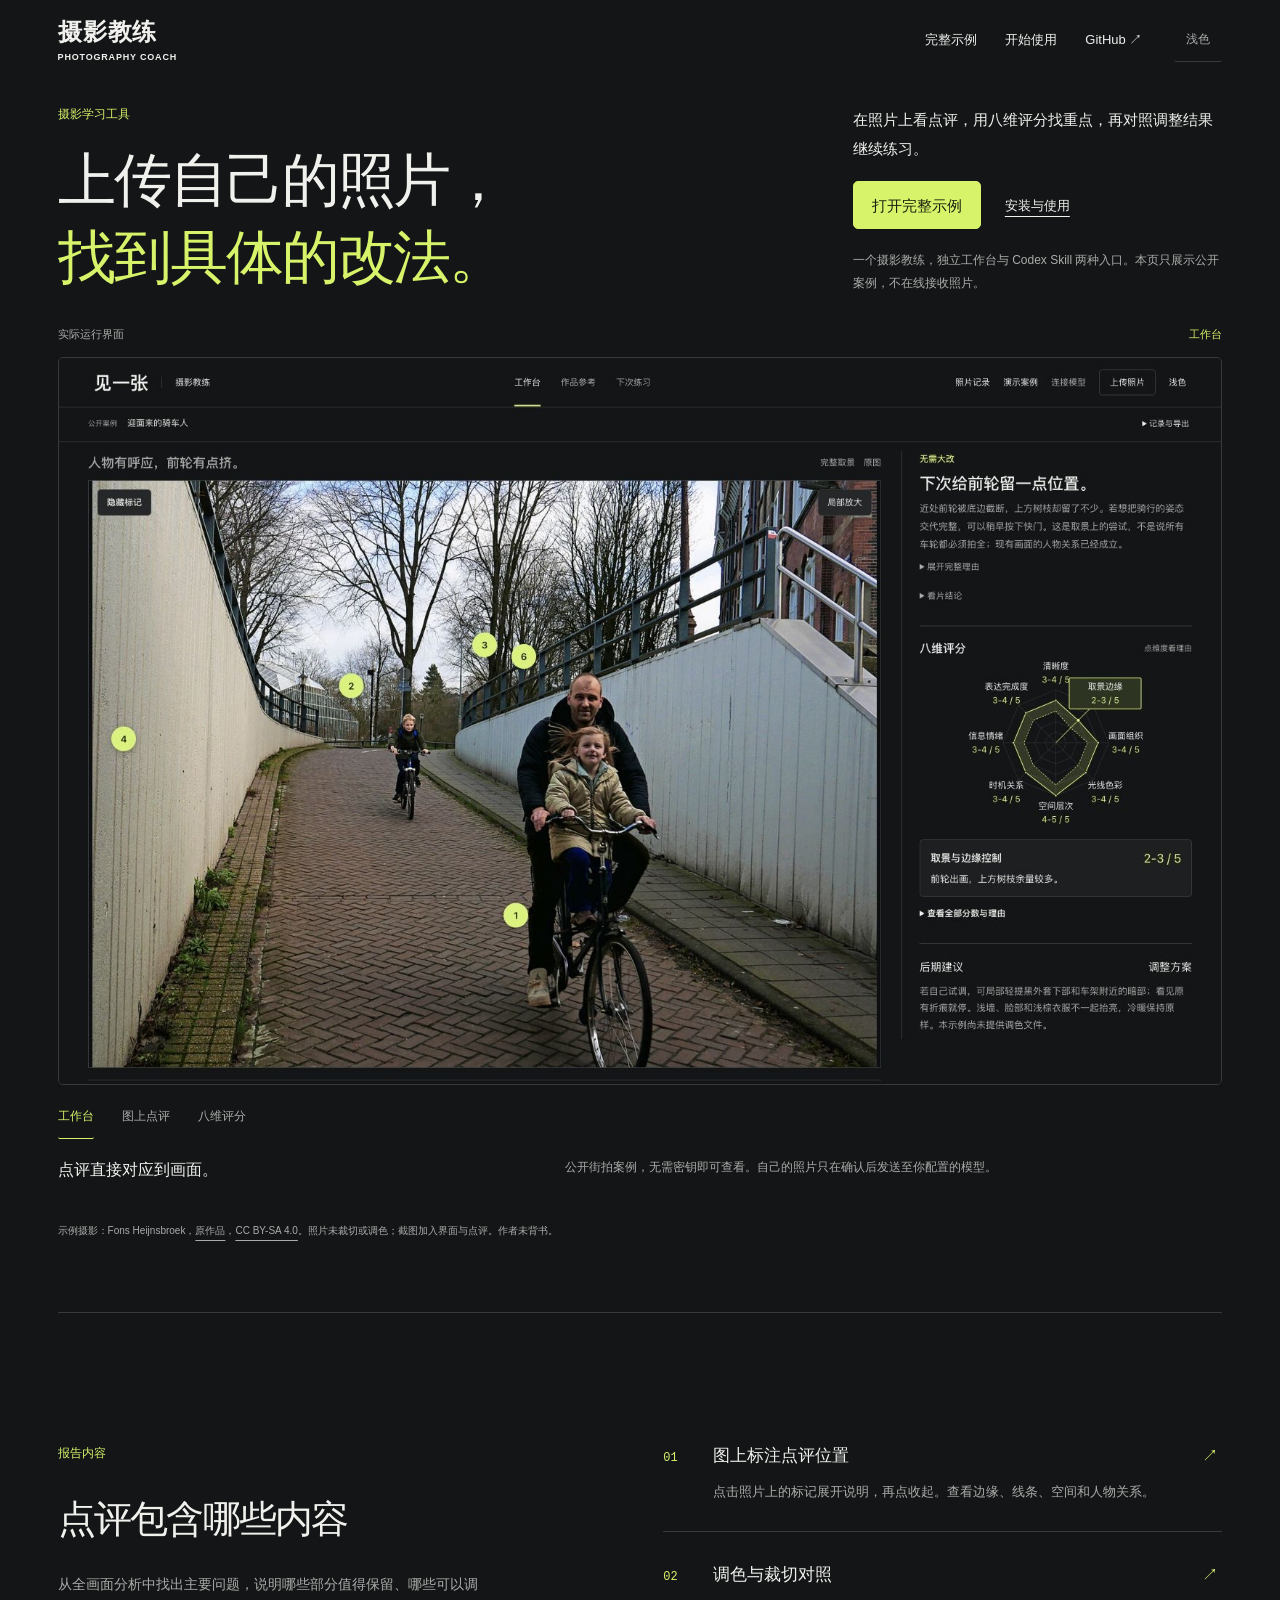
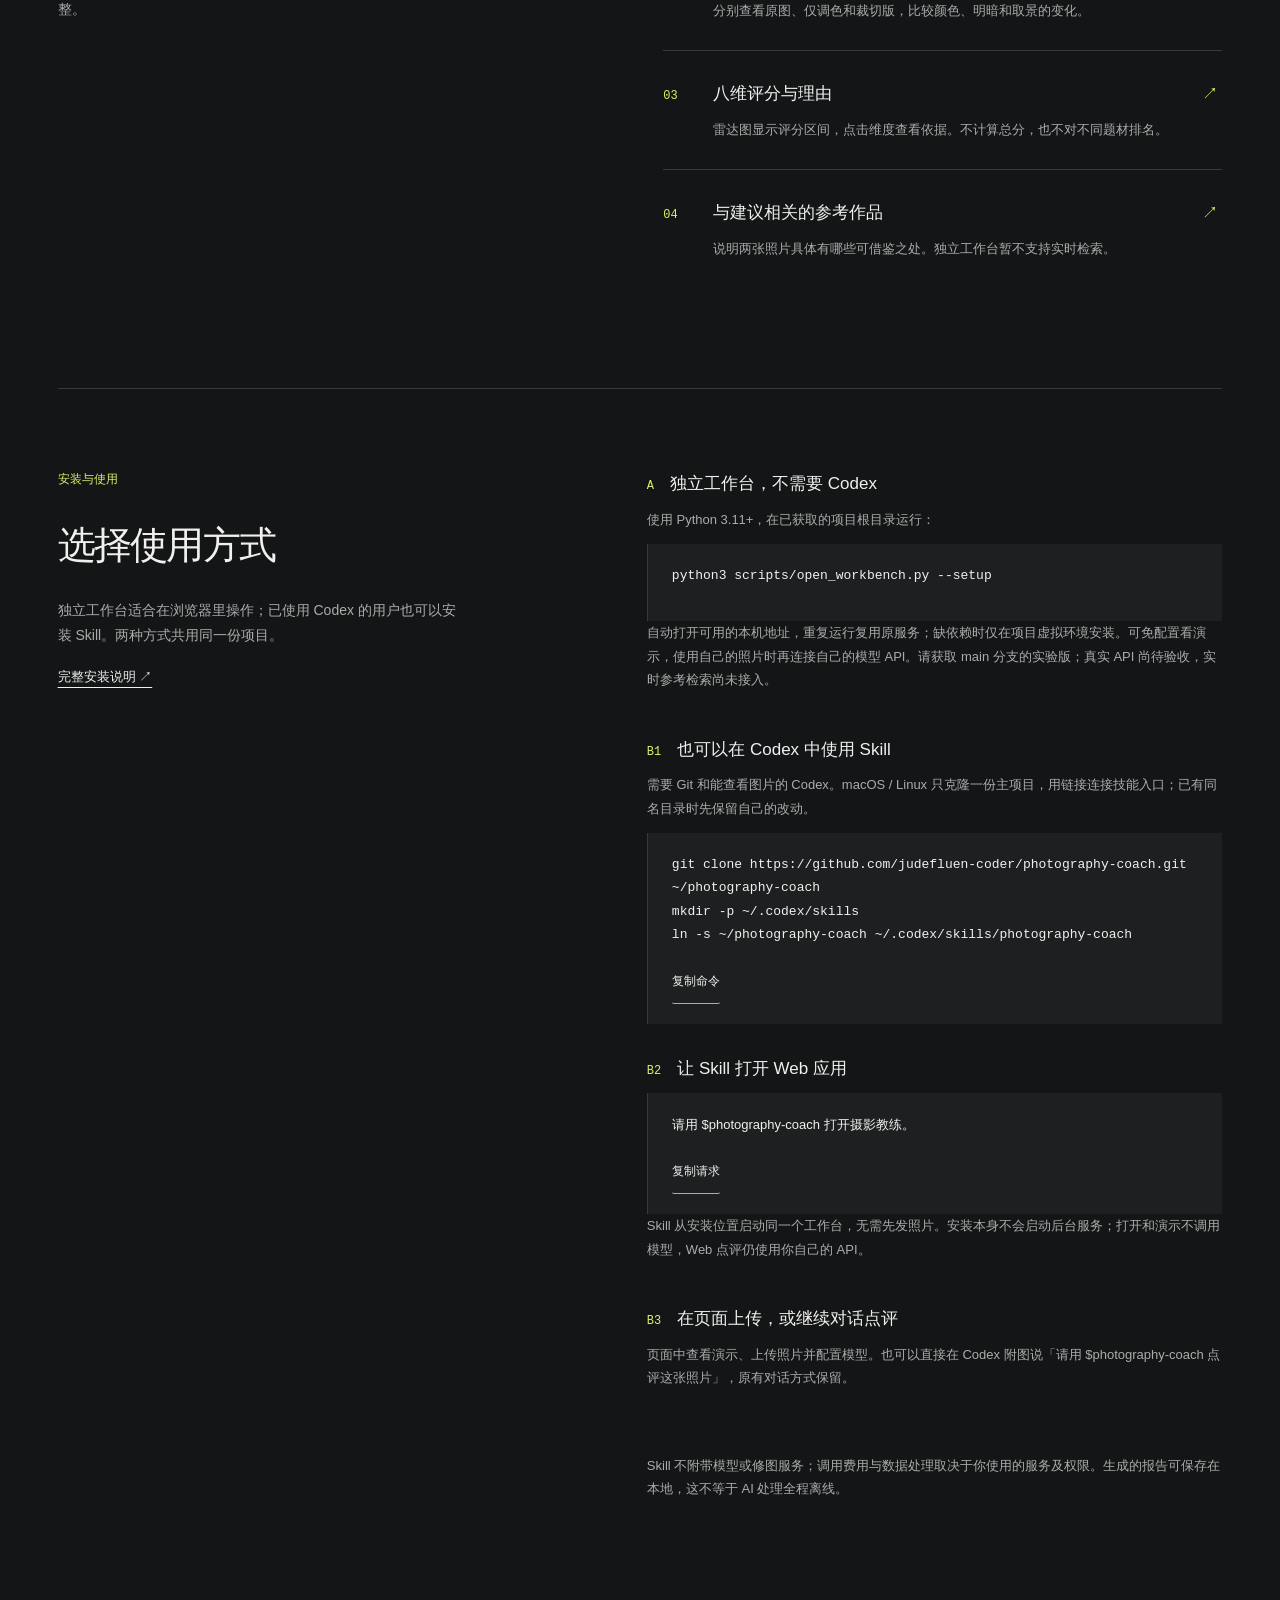
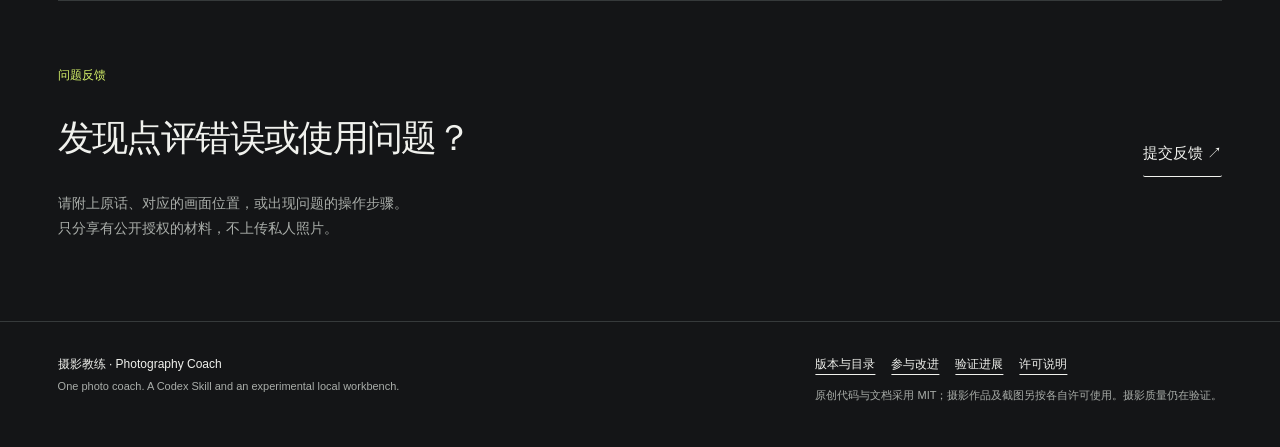
==== commit d8365bbb: "feat: launch the web workbench from the photography skill Add a reusable loopback launcher, health c" ====
--- a/docs/index.html
+++ b/docs/index.html
@@ -13,7 +13,7 @@
 <body>
   <a class="skip" href="#main">跳到正文</a>
   <header class="site-header">
-    <a class="wordmark" href="index.html">见一张<span>Photography Coach</span></a>
+    <a class="wordmark" href="index.html">摄影教练<span>Photography Coach</span></a>
     <nav aria-label="项目导航"><a href="demo-street/index.html">完整示例</a><a href="#start">开始使用</a><a href="https://github.com/judefluen-coder/photography-coach">GitHub ↗</a></nav>
     <button class="theme-button" id="themeToggle" type="button" hidden aria-label="切换深浅主题">切换主题</button>
   </header>
@@ -50,22 +50,19 @@
     <section class="getting-started" id="start" aria-labelledby="startTitle">
       <div class="section-intro"><p class="eyebrow">安装与使用</p><h2 id="startTitle">选择使用方式</h2><p>独立工作台适合在浏览器里操作；已使用 Codex 的用户也可以安装 Skill。两种方式共用同一份项目。</p><a class="text-link" href="https://github.com/judefluen-coder/photography-coach#开始使用">完整安装说明 ↗</a></div>
       <div class="steps">
-        <div class="step"><div class="step-heading"><span class="number">A</span><h3>独立工作台，不需要 Codex</h3></div><p>使用 Python 3.11+，在已获取的项目根目录运行：</p><div class="copy-block"><pre><code>python3 -m venv .venv
-source .venv/bin/activate
-python -m pip install -r app/requirements.txt
-python -m app.server</code></pre></div><p>打开终端显示的本机地址（默认 127.0.0.1:8768）。可免配置看演示；使用自己的照片时，再连接自己的模型 API。请获取 main 分支的实验版；真实 API 尚待验收，实时参考检索尚未接入。</p></div>
+        <div class="step"><div class="step-heading"><span class="number">A</span><h3>独立工作台，不需要 Codex</h3></div><p>使用 Python 3.11+，在已获取的项目根目录运行：</p><div class="copy-block"><pre><code>python3 scripts/open_workbench.py --setup</code></pre></div><p>自动打开可用的本机地址，重复运行复用原服务；缺依赖时仅在项目虚拟环境安装。可免配置看演示，使用自己的照片时再连接自己的模型 API。请获取 main 分支的实验版；真实 API 尚待验收，实时参考检索尚未接入。</p></div>
         <div class="step"><div class="step-heading"><span class="number">B1</span><h3>也可以在 Codex 中使用 Skill</h3></div><p>需要 Git 和能查看图片的 Codex。macOS / Linux 只克隆一份主项目，用链接连接技能入口；已有同名目录时先保留自己的改动。</p><div class="copy-block"><pre><code id="installCommand">git clone https://github.com/judefluen-coder/photography-coach.git ~/photography-coach
 mkdir -p ~/.codex/skills
 ln -s ~/photography-coach ~/.codex/skills/photography-coach</code></pre><button type="button" data-copy="installCommand" hidden>复制命令</button></div></div>
-        <div class="step"><div class="step-heading"><span class="number">B2</span><h3>附上照片，发送点评请求</h3></div><div class="copy-block"><p id="starterPrompt">请用 $photography-coach 点评这张照片。看完整个画面，保留八维评分，重点说清楚最值得改什么。请给出相关作品参考；如果能忠实调整图片，再生成包含原图、仅调色和可选裁切版的可视化报告。</p><button type="button" data-copy="starterPrompt" hidden>复制请求</button></div></div>
-        <div class="step"><div class="step-heading"><span class="number">B3</span><h3>上传练习照片，比较变化</h3></div><p>复制报告中的练习说明，下次与新照片一并提供，检查同一个问题是否得到改善。</p></div>
+        <div class="step"><div class="step-heading"><span class="number">B2</span><h3>让 Skill 打开 Web 应用</h3></div><div class="copy-block"><p id="starterPrompt">请用 $photography-coach 打开摄影教练。</p><button type="button" data-copy="starterPrompt" hidden>复制请求</button></div><p>Skill 从安装位置启动同一个工作台，无需先发照片。安装本身不会启动后台服务；打开和演示不调用模型，Web 点评仍使用你自己的 API。</p></div>
+        <div class="step"><div class="step-heading"><span class="number">B3</span><h3>在页面上传，或继续对话点评</h3></div><p>页面中查看演示、上传照片并配置模型。也可以直接在 Codex 附图说「请用 $photography-coach 点评这张照片」，原有对话方式保留。</p></div>
         <p id="copyStatus" class="status" role="status"></p><textarea id="copyFallback" aria-label="自动复制不可用，请手动复制" readonly hidden></textarea>
         <p class="service-note">Skill 不附带模型或修图服务；调用费用与数据处理取决于你使用的服务及权限。生成的报告可保存在本地，这不等于 AI 处理全程离线。</p>
       </div>
     </section>
     <section class="contribute" aria-labelledby="contributeTitle"><div><p class="eyebrow">问题反馈</p><h2 id="contributeTitle">发现点评错误或使用问题？</h2><p>请附上原话、对应的画面位置，或出现问题的操作步骤。<br>只分享有公开授权的材料，不上传私人照片。</p></div><a class="button secondary" href="https://github.com/judefluen-coder/photography-coach/issues/new/choose">提交反馈 ↗</a></section>
   </main>
-  <footer><p>见一张 · Photography Coach<br><span>One photo coach. A Codex Skill and an experimental local workbench.</span></p><div><a href="https://github.com/judefluen-coder/photography-coach/blob/main/docs/versions.md">版本与目录</a><a href="https://github.com/judefluen-coder/photography-coach/blob/main/CONTRIBUTING.md">参与改进</a><a href="https://github.com/judefluen-coder/photography-coach#验证进展">验证进展</a><a href="https://github.com/judefluen-coder/photography-coach#许可证">许可说明</a><p>原创代码与文档采用 MIT；摄影作品及截图另按各自许可使用。摄影质量仍在验证。</p></div></footer>
+  <footer><p>摄影教练 · Photography Coach<br><span>One photo coach. A Codex Skill and an experimental local workbench.</span></p><div><a href="https://github.com/judefluen-coder/photography-coach/blob/main/docs/versions.md">版本与目录</a><a href="https://github.com/judefluen-coder/photography-coach/blob/main/CONTRIBUTING.md">参与改进</a><a href="https://github.com/judefluen-coder/photography-coach#验证进展">验证进展</a><a href="https://github.com/judefluen-coder/photography-coach#许可证">许可说明</a><p>原创代码与文档采用 MIT；摄影作品及截图另按各自许可使用。摄影质量仍在验证。</p></div></footer>
   <noscript><p class="noscript">已展示工作台真实截图。交互报告需要 JavaScript；安装命令与请求文字仍可手动复制。</p></noscript>
 </body>
 </html>
